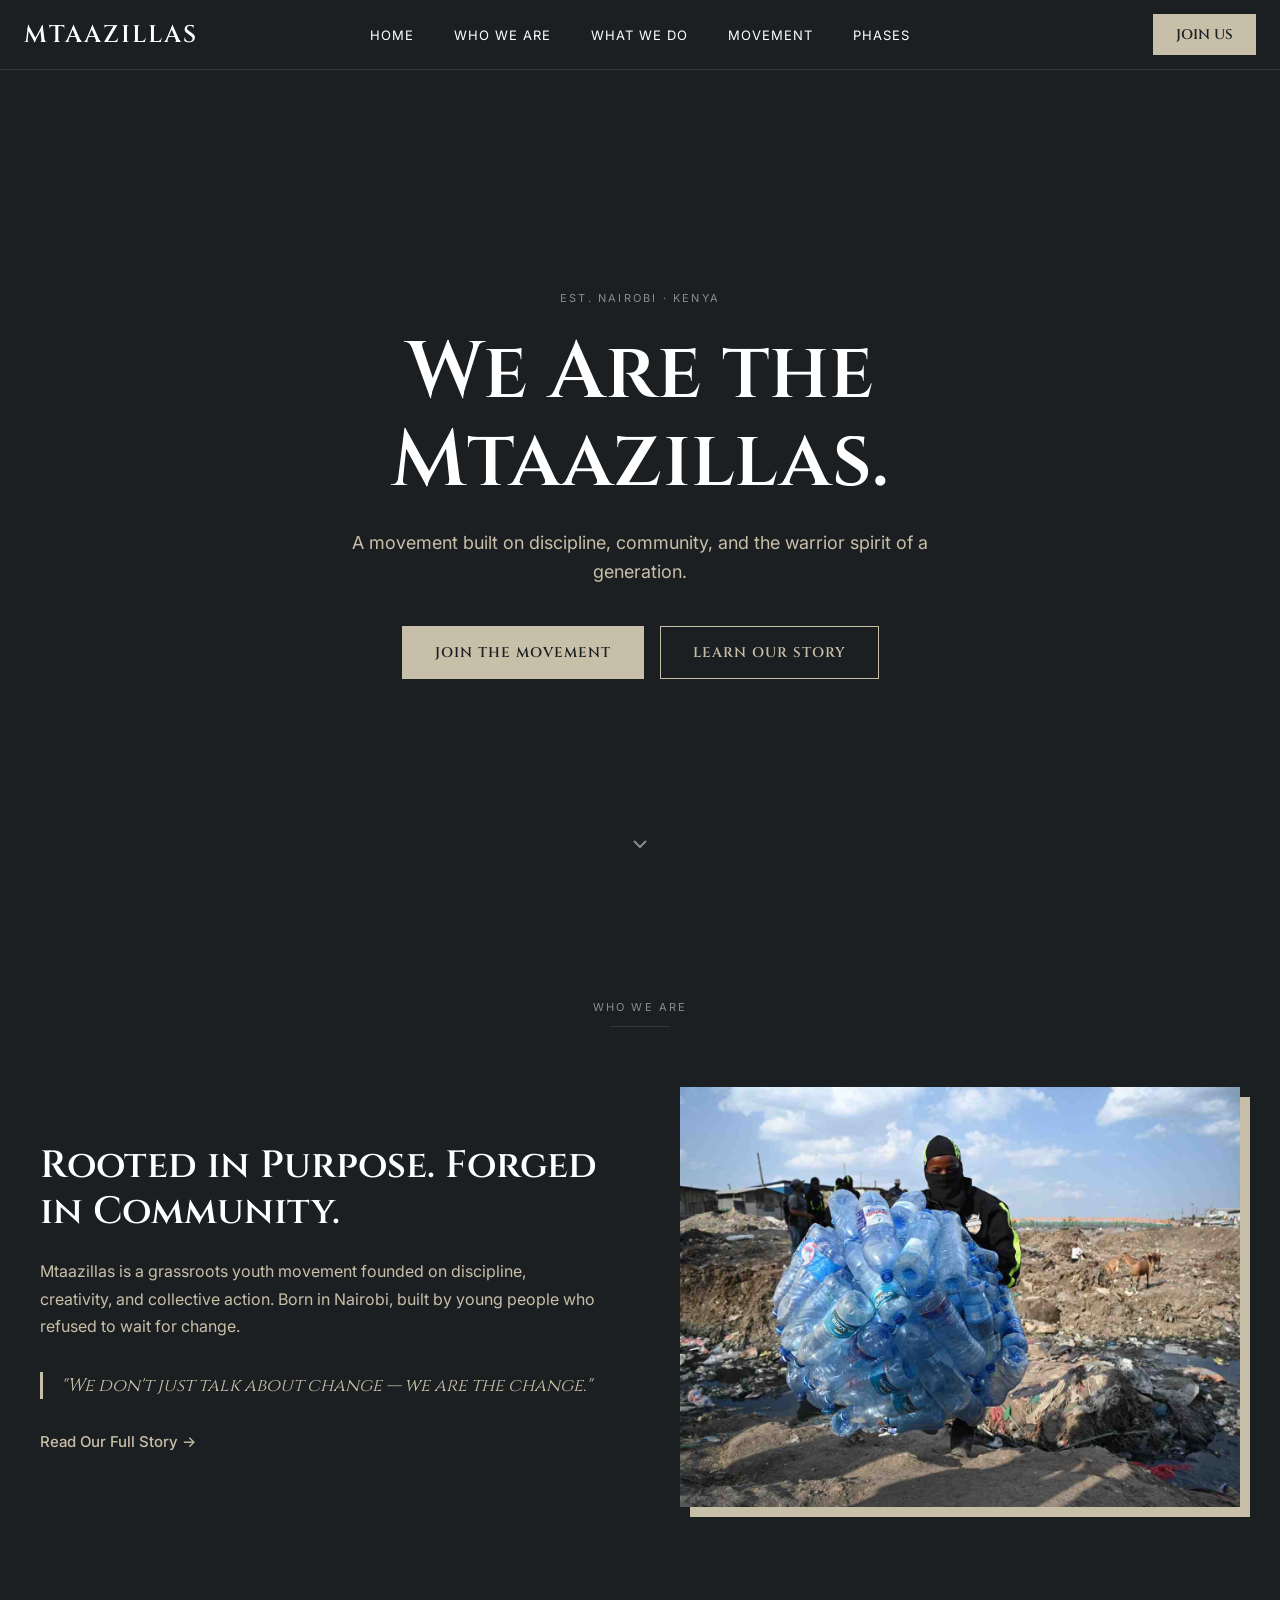
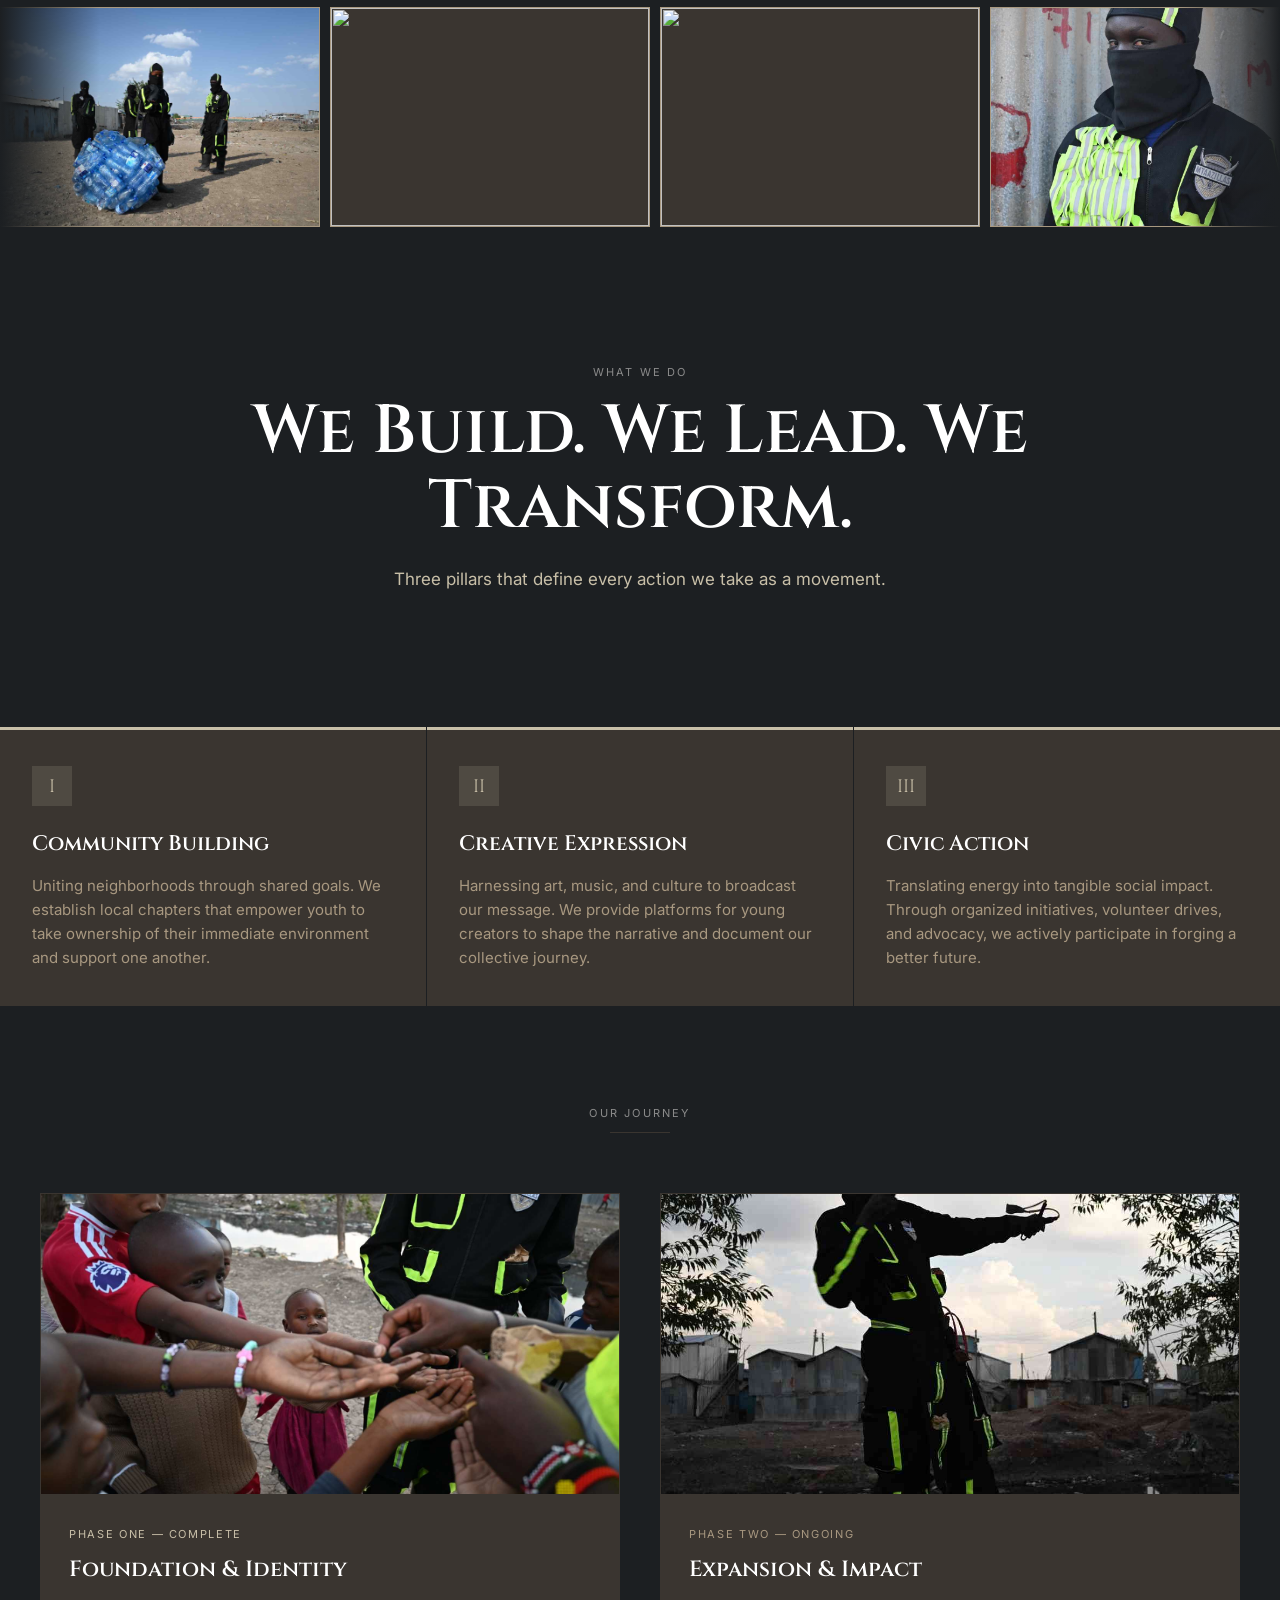
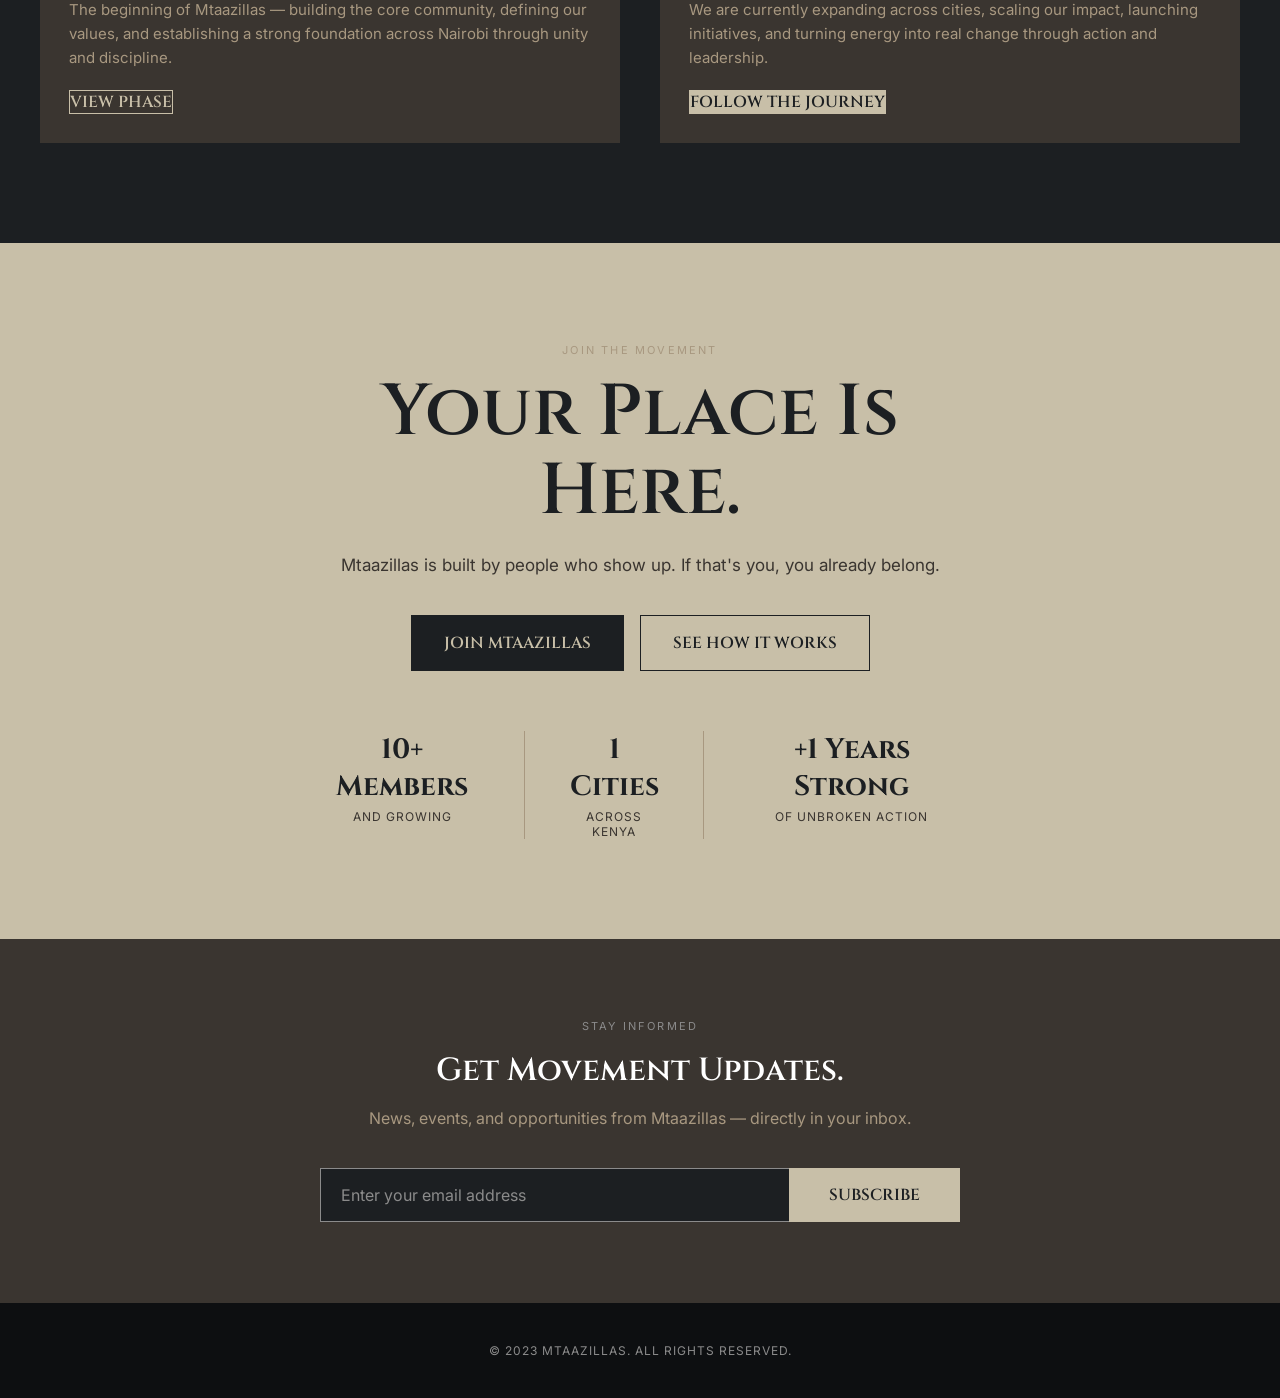
==== index.html @ e86724a9 "Add files via upload" ====
<!DOCTYPE html>
<html lang="en">
<head>
    <meta charset="UTF-8">
    <meta name="viewport" content="width=device-width, initial-scale=1.0">
    <title>MTAAZILLAS | Youth Movement in Nairobi</title>
    
    <!-- Google Fonts -->
    <link rel="preconnect" href="https://fonts.googleapis.com">
    <link rel="preconnect" href="https://fonts.gstatic.com" crossorigin>
    <link href="https://fonts.googleapis.com/css2?family=Cinzel:wght@400;600;700&family=Inter:wght@300;400;500;600&display=swap" rel="stylesheet">
<link rel="stylesheet" href="styles.css">

</head>
<body>

    <!-- ━━━━━━━━━━━━━━━━━━━━━━━━━━━━━━━━━━━━━━
         SECTION 1 — NAVIGATION
    ━━━━━━━━━━━━━━━━━━━━━━━━━━━━━━━━━━━━━━ -->
    <nav class="navbar">
        <a href="#" class="nav-logo font-cinzel">MTAAZILLAS</a>
        
        <div class="nav-links">
            <a href="#home">Home</a>
            <a href="#who-we-are">Who We Are</a>
            <a href="#what-we-do">What We Do</a>
            <a href="#movement">Movement</a>
            <a href="#phases">Phases</a>
        </div>

        <a href="#join" class="btn btn-primary nav-join">Join Us</a>

        <button class="hamburger" id="hamburger-btn" aria-label="Open menu">
            <span></span>
            <span></span>
            <span></span>
        </button>
    </nav>

    <!-- Mobile Navigation Overlay -->
    <div class="mobile-overlay" id="mobile-menu">
        <button class="mobile-close" id="close-menu-btn" aria-label="Close menu">&times;</button>
        <div class="mobile-nav-links">
            <a href="#home" class="mobile-link">Home</a>
            <a href="#who-we-are" class="mobile-link">Who We Are</a>
            <a href="#what-we-do" class="mobile-link">What We Do</a>
            <a href="#movement" class="mobile-link">Movement</a>
            <a href="#phases" class="mobile-link">Phases</a>
        </div>
    </div>

    <!-- ━━━━━━━━━━━━━━━━━━━━━━━━━━━━━━━━━━━━━━
         SECTION 1 — HERO BANNER
    ━━━━━━━━━━━━━━━━━━━━━━━━━━━━━━━━━━━━━━ -->
    <header class="hero" id="home">
        <div class="hero-content">
            <span class="label hero-label">EST. NAIROBI · KENYA</span>
            <h1>We Are the Mtaazillas.</h1>
            <p>A movement built on discipline, community, and the warrior spirit of a generation.</p>
            
            <div class="hero-buttons">
                <a href="#join" class="btn btn-primary">Join the Movement</a>
                <a href="#who-we-are" class="btn btn-secondary">Learn Our Story</a>
            </div>
        </div>

        <div class="scroll-indicator">
            <svg viewBox="0 0 24 24">
                <polyline points="6 9 12 15 18 9"></polyline>
            </svg>
        </div>
    </header>

    <!-- ━━━━━━━━━━━━━━━━━━━━━━━━━━━━━━━━━━━━━━
         SECTION 2 — WHO WE ARE
    ━━━━━━━━━━━━━━━━━━━━━━━━━━━━━━━━━━━━━━ -->
    <section class="who-we-are" id="who-we-are">
        <div class="section-header">
            <span class="label">WHO WE ARE</span>
            <hr>
        </div>

        <div class="wwa-grid">
            <div class="wwa-text">
                <h2>Rooted in Purpose. Forged in Community.</h2>
                <p>Mtaazillas is a grassroots youth movement founded on discipline, creativity, and collective action. Born in Nairobi, built by young people who refused to wait for change.</p>
                <div class="wwa-quote">"We don't just talk about change — we are the change."</div>
                <a href="#" class="wwa-link">Read Our Full Story &rarr;</a>
            </div>
            
            <div class="wwa-image">
                <!-- Watermark placeholder. Add actual <img> inside here later -->
                 <img src="bottles.JPG" alt="Mtaazillas community" style="width:100%;height:100%;object-fit:cover;">

            </div>
        </div>
    </section>

    <!-- ━━━━━━━━━━━━━━━━━━━━━━━━━━━━━━━━━━━━━━
         SECTION 3 — IMAGE MARQUEE SLIDER
    ━━━━━━━━━━━━━━━━━━━━━━━━━━━━━━━━━━━━━━ -->
    <section class="marquee-section">
        <div class="marquee-track" id="marquee-track">
            <!-- 10 Base Slots -->
            <div class="marquee-slot">
                <img src="7.JPG" alt="" style="width:100%;height:100%;object-fit:cover;">
            </div>
            <div class="marquee-slot">
                <img src="8.jpg" alt="" style="width:100%;height:100%;object-fit:cover;">
            </div>
            <div class="marquee-slot">
                <img src="9.jpg" alt="" style="width:100%;height:100%;object-fit:cover;">
            </div>
            <div class="marquee-slot"><img src="1.JPG" alt="" style="width:100%;height:100%;object-fit:cover;">
</div>
            <div class="marquee-slot"><img src="2.JPG" alt="" style="width:100%;height:100%;object-fit:cover;">
</div>
            <div class="marquee-slot"><img src="3.JPG" alt="" style="width:100%;height:100%;object-fit:cover;">
</div>
            <div class="marquee-slot"><img src="4.JPG" alt="" style="width:100%;height:100%;object-fit:cover;">
</div>
            <div class="marquee-slot"><img src="5.JPG" alt="" style="width:100%;height:100%;object-fit:cover;">
</div>
            <div class="marquee-slot"><img src="6.JPG" alt="" style="width:100%;height:100%;object-fit:cover;">
</div>
            
            <!-- 10 Duplicated Slots for Seamless Infinite Loop -->
            <div class="marquee-slot"><img src="0.JPG" alt="" style="width:100%;height:100%;object-fit:cover;">
</div>
            <div class="marquee-slot"><img src="11.JPG" alt="" style="width:100%;height:100%;object-fit:cover;">
</div>
            <div class="marquee-slot"><img src="12.JPG" alt="" style="width:100%;height:100%;object-fit:cover;">
</div>
            <div class="marquee-slot"><img src="13.JPG" alt="" style="width:100%;height:100%;object-fit:cover;">
</div>
            <div class="marquee-slot"><img src="14.JPG" alt="" style="width:100%;height:100%;object-fit:cover;">
</div>
            <div class="marquee-slot"><img src="15.JPG" alt="" style="width:100%;height:100%;object-fit:cover;">
</div>
            <div class="marquee-slot"><img src="16.JPG" alt="" style="width:100%;height:100%;object-fit:cover;">
</div>
            <div class="marquee-slot"><img src="19.JPG" alt="" style="width:100%;height:100%;object-fit:cover;">
</div>
            <div class="marquee-slot"><img src="17.JPG" alt="" style="width:100%;height:100%;object-fit:cover;">
</div>
            <div class="marquee-slot"><img src="18.JPG" alt="" style="width:100%;height:100%;object-fit:cover;">
</div>
        </div>
    </section>

    <!-- ━━━━━━━━━━━━━━━━━━━━━━━━━━━━━━━━━━━━━━
         SECTION 4 — WHAT WE DO
    ━━━━━━━━━━━━━━━━━━━━━━━━━━━━━━━━━━━━━━ -->
    <section id="what-we-do">
        <!-- PART A: Overlay Banner -->
        <div class="wwd-banner">
            <div class="wwd-banner-content">
                <span class="label">WHAT WE DO</span>
                <h2>We Build. We Lead. We Transform.</h2>
                <p>Three pillars that define every action we take as a movement.</p>
            </div>
        </div>

        <!-- PART B: 3-Column Grid -->
        <div class="wwd-grid">
            <div class="wwd-card">
                <div class="wwd-icon">I</div>
                <h3>Community Building</h3>
                <p>Uniting neighborhoods through shared goals. We establish local chapters that empower youth to take ownership of their immediate environment and support one another.</p>
            </div>
            <div class="wwd-card">
                <div class="wwd-icon">II</div>
                <h3>Creative Expression</h3>
                <p>Harnessing art, music, and culture to broadcast our message. We provide platforms for young creators to shape the narrative and document our collective journey.</p>
            </div>
            <div class="wwd-card">
                <div class="wwd-icon">III</div>
                <h3>Civic Action</h3>
                <p>Translating energy into tangible social impact. Through organized initiatives, volunteer drives, and advocacy, we actively participate in forging a better future.</p>
            </div>
        </div>
    </section>


    <!-- ━━━━━━━━━━━━━━━━━━━━━━━━━━━━━━━━━━━━━━
     SECTION 7 — PHASES
━━━━━━━━━━━━━━━━━━━━━━━━━━━━━━━━━━━━━━ -->
<section class="phases-section" id="phases">
    <div class="section-header">
        <span class="label">OUR JOURNEY</span>
        <hr>
    </div>

    <div class="phases-grid">

        <!-- PHASE 1 -->
        <div class="phase-card">
            <div class="phase-image">
                <img src="banner1.JPG" alt="Phase One">
            </div>

            <div class="phase-content">
                <span class="phase-tag">PHASE ONE — COMPLETE</span>
                <h3>Foundation & Identity</h3>
                <p>
                    The beginning of Mtaazillas — building the core community,
                    defining our values, and establishing a strong foundation
                    across Nairobi through unity and discipline.
                </p>
                <a href="#" class="btn btn-secondary">View Phase</a>
            </div>
        </div>

        <!-- PHASE 2 -->
        <div class="phase-card">
            <div class="phase-image">
                <img src="19.JPG" alt="Phase Two">
            </div>

            <div class="phase-content">
                <span class="phase-tag ongoing">PHASE TWO — ONGOING</span>
                <h3>Expansion & Impact</h3>
                <p>
                    We are currently expanding across cities, scaling our impact,
                    launching initiatives, and turning energy into real change
                    through action and leadership.
                </p>
                <a href="#" class="btn btn-primary">Follow the Journey</a>
            </div>
        </div>

    </div>
</section>


    <!-- ━━━━━━━━━━━━━━━━━━━━━━━━━━━━━━━━━━━━━━
         SECTION 5 — JOIN OUR MOVEMENT
    ━━━━━━━━━━━━━━━━━━━━━━━━━━━━━━━━━━━━━━ -->
    <section class="join-section" id="join">
        <div class="join-content">
            <span class="join-label">JOIN THE MOVEMENT</span>
            <h2 class="font-cinzel">Your Place Is Here.</h2>
            <p>Mtaazillas is built by people who show up. If that's you, you already belong.</p>
            
            <div class="join-buttons">
                <a href="#" class="btn btn-primary">Join Mtaazillas</a>
                <a href="#" class="btn btn-secondary">See How It Works</a>
            </div>

            <div class="join-stats">
                <div class="stat-item">
                    <div class="stat-number">10+ Members</div>
                    <div class="stat-label">And Growing</div>
                </div>
                <div class="stat-item">
                    <div class="stat-number">1 Cities</div>
                    <div class="stat-label">Across Kenya</div>
                </div>
                <div class="stat-item">
                    <div class="stat-number">+1 Years Strong</div>
                    <div class="stat-label">Of Unbroken Action</div>
                </div>
            </div>
        </div>
    </section>

    <!-- ━━━━━━━━━━━━━━━━━━━━━━━━━━━━━━━━━━━━━━
         SECTION 6 — MAILCHIMP SIGNUP
    ━━━━━━━━━━━━━━━━━━━━━━━━━━━━━━━━━━━━━━ -->
    <section class="newsletter-section">
        <div class="newsletter-content">
            <span class="label">STAY INFORMED</span>
            <h2 class="font-cinzel">Get Movement Updates.</h2>
            <p>News, events, and opportunities from Mtaazillas — directly in your inbox.</p>

            <!-- Mailchimp Form Action URL goes in 'action' -->
            <form action="#" method="POST" class="mailchimp-form" target="_blank">
                <div class="form-group">
                    <label for="mce-EMAIL" style="display:none;">Email Address</label>
                    <input type="email" name="EMAIL" id="mce-EMAIL" placeholder="Enter your email address" required>
                </div>
                
                <!-- Honeypot -->
                <div style="position: absolute; left: -5000px;" aria-hidden="true">
                    <input type="text" name="b_fake_hash" tabindex="-1" value="">
                </div>
                
                <button type="submit" name="subscribe" id="mc-embedded-subscribe">Subscribe</button>
            </form>
        </div>
    </section>

    <!-- Basic Footer -->
    <footer>
        <p>&copy; 2023 MTAAZILLAS. ALL RIGHTS RESERVED.</p>
    </footer>

    <!-- ━━━━━━━━━━━━━━━━━━━━━━━━━━━━━━━━━━━━━━
         JAVASCRIPT
    ━━━━━━━━━━━━━━━━━━━━━━━━━━━━━━━━━━━━━━ -->
    
    <script src="java.js"></script>

</body>
</html>
---- styles.css ----
/* ━━━━━━━━━━━━━━━━━━━━━━━━━━━━━━━━━━━━━━
           BRAND SYSTEM & GLOBAL VARIABLES
        ━━━━━━━━━━━━━━━━━━━━━━━━━━━━━━━━━━━━━━ */
        :root {
            --bg-page: #1C1F22;
            --bg-card: #3A3530;
            --bg-deep: #0D0F11;
            --accent: #C8BFA8;
            --accent-mid: #A89880;
            --steel: #8B8B8B;
            --white: #FFFFFF;

            
        }

        /* Base Resets */
        *, *::before, *::after {
            box-sizing: border-box;
            margin: 0;
            padding: 0;
        }

        html {
            scroll-behavior: smooth;
        }

        body {
            background-color: var(--bg-page);
            color: var(--white);
            font-family: 'Inter', system-ui, sans-serif;
            -webkit-font-smoothing: antialiased;
            overflow-x: hidden;
        }

        h1, h2, h3, h4, h5, h6, .font-cinzel {
            font-family: 'Cinzel', Georgia, serif;
            font-weight: 600;
        }

        a {
            text-decoration: none;
            color: inherit;
        }

        button, input {
            font-family: inherit;
        }

        /* Global UI Elements */
        .btn {
            display: inline-flex;
            align-items: center;
            justify-content: center;
            border-radius: 0; /* Sharp corners */
            font-family: 'Cinzel', Georgia, serif;
            font-weight: 600;
            text-transform: uppercase;
            cursor: pointer;
            transition: all 0.3s ease;
            text-align: center;
        }

        .btn-primary {
            background-color: var(--accent);
            color: var(--bg-page);
            border: 1px solid var(--accent);
        }

        .btn-primary:hover {
            background-color: var(--accent-mid);
            border-color: var(--accent-mid);
        }

        .btn-secondary {
            background-color: transparent;
            color: var(--accent);
            border: 1px solid var(--accent);
        }

        .btn-secondary:hover {
            background-color: rgba(200, 191, 168, 0.1);
        }

        .label {
            color: var(--steel);
            font-family: 'Inter', sans-serif;
            font-size: 11px;
            letter-spacing: 0.2em;
            text-transform: uppercase;
            display: block;
        }

        /* ━━━━━━━━━━━━━━━━━━━━━━━━━━━━━━━━━━━━━━
           SECTION 1 — NAVIGATION
        ━━━━━━━━━━━━━━━━━━━━━━━━━━━━━━━━━━━━━━ */
        .navbar {
            position: fixed;
            top: 0;
            left: 0;
            width: 100%;
            background-color: var(--bg-page);
            border-bottom: 1px solid var(--bg-card);
            z-index: 1000;
            height: 70px;
            display: flex;
            align-items: center;
            justify-content: space-between;
            padding: 0 24px;
        }

        .nav-logo {
            color: var(--white);
            font-size: clamp(20px, 2vw, 24px);
            letter-spacing: 2px;
        }

        .nav-links {
            display: none;
        }

        .nav-join {
            display: none;
        }

        .hamburger {
            display: flex;
            flex-direction: column;
            gap: 5px;
            cursor: pointer;
            background: none;
            border: none;
            padding: 10px;
        }

        .hamburger span {
            display: block;
            width: 25px;
            height: 2px;
            background-color: var(--accent);
            transition: 0.3s;
        }

        /* Mobile Overlay */
        .mobile-overlay {
            position: fixed;
            top: 0;
            left: 0;
            width: 100%;
            height: 100vh;
            background-color: rgba(28, 31, 34, 0.97);
            z-index: 2000;
            display: flex;
            flex-direction: column;
            align-items: center;
            justify-content: center;
            opacity: 0;
            pointer-events: none;
            transition: opacity 0.3s ease;
        }

        .mobile-overlay.active {
            opacity: 1;
            pointer-events: all;
        }

        .mobile-close {
            position: absolute;
            top: 24px;
            right: 24px;
            background: none;
            border: none;
            color: var(--accent);
            font-size: 40px;
            cursor: pointer;
        }

        .mobile-nav-links {
            display: flex;
            flex-direction: column;
            gap: 30px;
            text-align: center;
        }

        .mobile-nav-links a {
            font-family: 'Cinzel', serif;
            font-size: clamp(24px, 6vw, 32px);
            color: var(--white);
            text-transform: uppercase;
        }

        .mobile-nav-links a:hover {
            color: var(--accent);
        }

        /* Desktop Nav */
        @media (min-width: 992px) {
            .hamburger { display: none; }
            .nav-links {
                display: flex;
                gap: 40px;
                position: absolute;
                left: 50%;
                transform: translateX(-50%);
            }
            .nav-links a {
                color: var(--white);
                font-family: 'Inter', sans-serif;
                font-size: 13px;
                text-transform: uppercase;
                letter-spacing: 1px;
                transition: color 0.3s ease;
            }
            .nav-links a:hover {
                color: var(--accent);
            }
            .nav-join {
                display: inline-flex;
                padding: 10px 22px;
                font-size: 14px;
            }
        }

        /* ━━━━━━━━━━━━━━━━━━━━━━━━━━━━━━━━━━━━━━
           SECTION 1 — HERO BANNER
        ━━━━━━━━━━━━━━━━━━━━━━━━━━━━━━━━━━━━━━ */
        .hero {
            position: relative;
            height: 100vh;
            min-height: 600px;
            background-color: var(--bg-page);
             background-image: url('banner.jpg');
    background-size: cover;
    background-position: center;
    background-attachment: fixed; /* 🔥 THIS MAKES IT STICK */

            display: flex;
            flex-direction: column;
            align-items: center;
            justify-content: center;
            text-align: center;
            padding: 0 20px;
            overflow: hidden;
            margin-top: 70px; /* Offset for sticky nav */
            height: calc(100vh - 70px);
        }


        .hero::after {
            content: '';
            position: absolute;
            top: 0;
            left: 0;
            width: 100%;
            height: 100%;
            background: radial-gradient(circle, rgba(28,31,34,0.2) 0%, rgba(28,31,34,0.8) 100%);
            z-index: 2;
        }

        .hero-content {
            position: relative;
            z-index: 3;
            max-width: 900px;
        }

        .hero-label {
            margin-bottom: 24px;
            animation: slideUpFade 0.8s ease both;
        }

        .hero h1 {
            font-size: clamp(44px, 8vw, 96px);
            color: var(--white);
            line-height: 1.1;
            font-size:5em;
            margin-bottom: 24px;
            animation: slideUpFade 0.8s ease both;
        }

        .hero p {
            font-size: clamp(16px, 2vw, 18px);
            color: var(--accent);
            max-width: 600px;
            margin: 0 auto 40px auto;
            line-height: 1.6;
            animation: slideUpFade 0.8s ease 0.2s both;
        }

        .hero-buttons {
            display: flex;
            flex-direction: column;
            gap: 16px;
            align-items: center;
            justify-content: center;
            animation: slideUpFade 0.8s ease 0.4s both;
        }

        .hero-buttons .btn {
            width: 100%;
            max-width: 280px;
            padding: 16px 32px;
            font-size: 14px;
            letter-spacing: 1px;
        }

        @media (min-width: 600px) {
            .hero-buttons {
                flex-direction: row;
            }
            .hero-buttons .btn {
                width: auto;
            }
        }

        .scroll-indicator {
            position: absolute;
            bottom: 40px;
            left: 50%;
            transform: translateX(-50%);
            z-index: 3;
            animation: bounce 2s infinite;
        }

        .scroll-indicator svg {
            width: 24px;
            height: 24px;
            stroke: var(--steel);
            fill: none;
            stroke-width: 2;
        }

        /* Hero Animations */
        @keyframes slideUpFade {
            0% { opacity: 0; transform: translateY(40px); }
            100% { opacity: 1; transform: translateY(0); }
        }

        @keyframes bounce {
            0%, 20%, 50%, 80%, 100% { transform: translateY(0) translateX(-50%); }
            40% { transform: translateY(-15px) translateX(-50%); }
            60% { transform: translateY(-7px) translateX(-50%); }
        }

        /* ━━━━━━━━━━━━━━━━━━━━━━━━━━━━━━━━━━━━━━
           SECTION 2 — WHO WE ARE
        ━━━━━━━━━━━━━━━━━━━━━━━━━━━━━━━━━━━━━━ */
        .who-we-are {
            background-color: var(--bg-page);
            padding: 100px 24px;
            width: 100%;
        }

        .section-header {
            text-align: center;
            margin-bottom: 60px;
        }

        .section-header hr {
            width: 60px;
            height: 1px;
            background-color: var(--bg-card);
            border: none;
            margin: 12px auto 0 auto;
        }

        .wwa-grid {
            display: grid;
            grid-template-columns: 1fr;
            gap: 60px;
            max-width: 1200px;
            margin: 0 auto;
        }

        .wwa-image {
            height: 420px;
    width: 100%;
    overflow: hidden;
    box-shadow: 10px 10px 0 0 var(--accent);
    position: relative;
            background-color: var(--bg-card);
            box-shadow: 10px 10px 0 0 var(--accent);
            position: relative;
            display: flex;
            align-items: center;
            justify-content: center;
            order: -1; /* Mobile: image on top */
        }

        .wwa-text h2 {
            font-size: clamp(28px, 4vw, 38px);
            color: var(--white);
            margin-bottom: 24px;
            line-height: 1.2;
        }

        .wwa-text p {
            font-size: 16px;
            color: var(--accent);
            line-height: 1.7;
            margin-bottom: 24px;
        }

        .wwa-quote {
            border-left: 3px solid var(--accent);
            padding-left: 18px;
            font-family: 'Cinzel', serif;
            font-style: italic;
            font-size: 18px;
            color: var(--accent);
            margin: 32px 0;
            line-height: 1.5;
        }

        .wwa-link {
            color: var(--accent);
            font-family: 'Inter', sans-serif;
            font-size: 15px;
            font-weight: 500;
            display: inline-flex;
            align-items: center;
            gap: 8px;
            position: relative;
        }

        .wwa-link::after {
            content: '';
            position: absolute;
            bottom: -4px;
            left: 0;
            width: 100%;
            height: 1px;
            background-color: var(--accent);
            transform: scaleX(0);
            transform-origin: right;
            transition: transform 0.3s ease;
        }

        .wwa-link:hover::after {
            transform: scaleX(1);
            transform-origin: left;
        }

        @media (min-width: 992px) {
            .wwa-grid {
                grid-template-columns: 1fr 1fr;
                gap: 80px;
                align-items: center;
            }
            .wwa-image {
                order: 1; /* Desktop: image on right */
            }
        }

        /* ━━━━━━━━━━━━━━━━━━━━━━━━━━━━━━━━━━━━━━
           SECTION 3 — IMAGE MARQUEE SLIDER
        ━━━━━━━━━━━━━━━━━━━━━━━━━━━━━━━━━━━━━━ */
        .marquee-section {
            background-color: var(--bg-page);
            width: 100%;
            overflow: hidden;
            position: relative;
            padding: 0;
        }

        .marquee-section::before,
        .marquee-section::after {
            content: '';
            position: absolute;
            top: 0;
            width: 100px;
            height: 100%;
            z-index: 10;
        }

        .marquee-section::before {
            left: 0;
            background: linear-gradient(to right, var(--bg-page) 0%, transparent 100%);
        }

        .marquee-section::after {
            right: 0;
            background: linear-gradient(to left, var(--bg-page) 0%, transparent 100%);
        }

        .marquee-track {
            display: flex;
            gap: 10px;
            width: max-content;
            animation: marquee 40s linear infinite;
        }

        .marquee-slot {
            width: 200px;
            height: 160px;
            background-color: var(--bg-card);
            border: 1px solid var(--accent-mid);
            position: relative;
            display: flex;
            align-items: center;
            justify-content: center;
            flex-shrink: 0;
        }

        @media (min-width: 768px) {
            .marquee-slot {
                width: 320px;
                height: 220px;
            }
        }

        @keyframes marquee {
            0% { transform: translateX(0); }
            100% { transform: translateX(-50%); }
        }

        /* ━━━━━━━━━━━━━━━━━━━━━━━━━━━━━━━━━━━━━━
           SECTION 4 — WHAT WE DO
        ━━━━━━━━━━━━━━━━━━━━━━━━━━━━━━━━━━━━━━ */
        .wwd-banner {
            position: relative;
            min-height: 500px;
            width: 100%;
            background-image: url('banner2.jpg');
    background-size: cover;
    background-position: center;
            display: flex;
            flex-direction: column;
            align-items: center;
            justify-content: center;
            text-align: center;
            padding: 40px 24px;
        }

        .wwd-banner::after {
            content: '';
            position: absolute;
              background: linear-gradient(to bottom, rgba(28,31,34,0.8), rgba(28,31,34,0.5));
            top: 0;
            left: 0;
            width: 100%;
            height: 100%;
            background: linear-gradient(to bottom, rgba(28,31,34,0.7) 0%, rgba(28,31,34,0.3) 100%);
            z-index: 2;
        }

        .wwd-banner-content {
            position: relative;
            z-index: 3;
            max-width: 800px;
        }

        .wwd-banner h2 {
            font-size: clamp(36px, 6vw, 68px);
            color: var(--white);
            margin: 16px 0 24px 0;
            line-height: 1.1;
        }

        .wwd-banner p {
            font-size: 17px;
            color: var(--accent);
        }

        .wwd-grid {
            width: 100%;
            display: grid;
            grid-template-columns: 1fr;
            background-color: var(--bg-page);
            gap: 1px; /* Creates 1px divider effect between cards */
        }

        .wwd-card {
            background-color: var(--bg-card);
            padding: 36px 32px;
            border-left: 3px solid var(--accent);
        }

        .wwd-icon {
            width: 40px;
            height: 40px;
            background-color: rgba(200, 191, 168, 0.15);
            display: flex;
            align-items: center;
            justify-content: center;
            font-family: 'Cinzel', serif;
            color: var(--accent);
            font-size: 18px;
            margin-bottom: 24px;
        }

        .wwd-card h3 {
            font-size: 21px;
            color: var(--white);
            margin-bottom: 16px;
        }

        .wwd-card p {
            font-size: 15px;
            color: var(--accent-mid);
            line-height: 1.6;
        }

        @media (min-width: 992px) {
            .wwd-grid {
                grid-template-columns: repeat(3, 1fr);
            }
            .wwd-card {
                border-left: none;
                border-top: 3px solid var(--accent);
            }
        }

        /* ━━━━━━━━━━━━━━━━━━━━━━━━━━━━━━━━━━━━━━
  7 PHASES SECTION
━━━━━━━━━━━━━━━━━━━━━━━━━━━━━━━━━━━━━━ */
.phases-section {
    background-color: var(--bg-page);
    padding: 100px 24px;
}

.phases-grid {
    max-width: 1200px;
    margin: 60px auto 0 auto;
    display: grid;
    grid-template-columns: 1fr;
    gap: 40px;
}

.phase-card {
    background-color: var(--bg-card);
    display: flex;
    flex-direction: column;
    border: 1px solid var(--bg-card);
    transition: transform 0.3s ease;
}

.phase-card:hover {
    transform: translateY(-6px);
}

.phase-image {
    width: 100%;
    height: 260px;
    overflow: hidden;
}

.phase-image img {
    width: 100%;
    height: 100%;
    object-fit: cover;
}

.phase-content {
    padding: 28px;
}

.phase-tag {
    display: inline-block;
    font-size: 11px;
    letter-spacing: 0.15em;
    color: var(--accent);
    margin-bottom: 14px;
}

.phase-tag.ongoing {
    color: var(--accent-mid);
}

.phase-content h3 {
    font-size: 22px;
    margin-bottom: 14px;
}

.phase-content p {
    font-size: 15px;
    color: var(--accent-mid);
    line-height: 1.6;
    margin-bottom: 20px;
}

/* Desktop */
@media (min-width: 900px) {
    .phases-grid {
        grid-template-columns: 1fr 1fr;
    }

    .phase-card {
        flex-direction: column;
    }

    .phase-image {
        height: 300px;
    }
}


        /* ━━━━━━━━━━━━━━━━━━━━━━━━━━━━━━━━━━━━━━
           SECTION 5 — JOIN OUR MOVEMENT
        ━━━━━━━━━━━━━━━━━━━━━━━━━━━━━━━━━━━━━━ */
        .join-section {
            background-color: var(--accent);
            padding: 100px 24px;
            width: 100%;
        }

        .join-content {
            max-width: 720px;
            margin: 0 auto;
            text-align: center;
        }

        .join-label {
            color: var(--accent-mid);
            font-family: 'Inter', sans-serif;
            font-size: 11px;
            letter-spacing: 0.2em;
            text-transform: uppercase;
            margin-bottom: 16px;
            display: block;
        }

        .join-content h2 {
            font-size: clamp(40px, 6vw, 72px);
            color: var(--bg-page);
            margin-bottom: 24px;
            line-height: 1.1;
        }

        .join-content p {
            font-size: 17px;
            color: var(--bg-card);
            margin-bottom: 40px;
        }

        .join-buttons {
            display: flex;
            flex-direction: column;
            gap: 16px;
            margin-bottom: 60px;
        }

        .join-buttons .btn-primary {
            background-color: var(--bg-page);
            color: var(--accent);
            border-color: var(--bg-page);
            padding: 16px 32px;
        }

        .join-buttons .btn-primary:hover {
            background-color: var(--bg-card);
            border-color: var(--bg-card);
        }

        .join-buttons .btn-secondary {
            border: 1.5px solid var(--bg-page);
            color: var(--bg-page);
            padding: 16px 32px;
        }

        .join-buttons .btn-secondary:hover {
            background-color: rgba(28, 31, 34, 0.05);
        }

        .join-stats {
            display: flex;
            flex-direction: column;
            gap: 30px;
        }

        .stat-item {
            text-align: center;
        }

        .stat-number {
            font-family: 'Cinzel', serif;
            font-size: 28px;
            font-weight: 700;
            color: var(--bg-page);
            margin-bottom: 4px;
        }

        .stat-label {
            font-family: 'Inter', sans-serif;
            font-size: 12px;
            color: var(--bg-card);
            text-transform: uppercase;
            letter-spacing: 1px;
        }

        @media (min-width: 600px) {
            .join-buttons {
                flex-direction: row;
                justify-content: center;
            }
            .join-stats {
                flex-direction: row;
                justify-content: center;
                gap: 0;
            }
            .stat-item {
                padding: 0 40px;
                border-left: 1px solid var(--accent-mid);
            }
            .stat-item:first-child {
                border-left: none;
            }
        }

        /* ━━━━━━━━━━━━━━━━━━━━━━━━━━━━━━━━━━━━━━
           SECTION 6 — MAILCHIMP SIGNUP
        ━━━━━━━━━━━━━━━━━━━━━━━━━━━━━━━━━━━━━━ */
        .newsletter-section {
            background-color: var(--bg-card);
            padding: 80px 24px;
            width: 100%;
        }

        .newsletter-content {
            max-width: 640px;
            margin: 0 auto;
            text-align: center;
        }

        .newsletter-content h2 {
            font-size: 32px;
            color: var(--white);
            margin: 16px 0 16px 0;
        }

        .newsletter-content p {
            font-size: 16px;
            color: var(--accent-mid);
            margin-bottom: 40px;
        }

        .mailchimp-form {
            display: flex;
            flex-direction: column;
            gap: 16px;
        }

        .form-group {
            flex-grow: 1;
        }

        .mailchimp-form input[type="email"] {
            width: 100%;
            padding: 16px 20px;
            background-color: var(--bg-page);
            border: 1px solid var(--steel);
            border-radius: 0;
            color: var(--white);
            font-size: 16px;
            outline: none;
            transition: border-color 0.3s;
        }

        .mailchimp-form input[type="email"]:focus {
            border-color: var(--accent);
        }

        .mailchimp-form input[type="email"]::placeholder {
            color: var(--steel);
        }

        .mailchimp-form button {
            padding: 16px 40px;
            background-color: var(--accent);
            color: var(--bg-page);
            border: none;
            border-radius: 0;
            font-family: 'Cinzel', serif;
            font-weight: 600;
            font-size: 16px;
            text-transform: uppercase;
            cursor: pointer;
            transition: background-color 0.3s;
        }

        .mailchimp-form button:hover {
            background-color: var(--accent-mid);
        }

        @media (min-width: 600px) {
            .mailchimp-form {
                flex-direction: row;
                gap: 0;
            }
            .mailchimp-form input[type="email"] {
                border-right: none;
            }
        }

        /* Footer basic styling just to cap the page neatly */
        footer {
            background-color: var(--bg-deep);
            padding: 40px 24px;
            text-align: center;
            border-top: 1px solid var(--bg-card);
        }
        footer p {
            color: var(--steel);
            font-size: 12px;
            letter-spacing: 1px;
            text-transform: uppercase;
        }
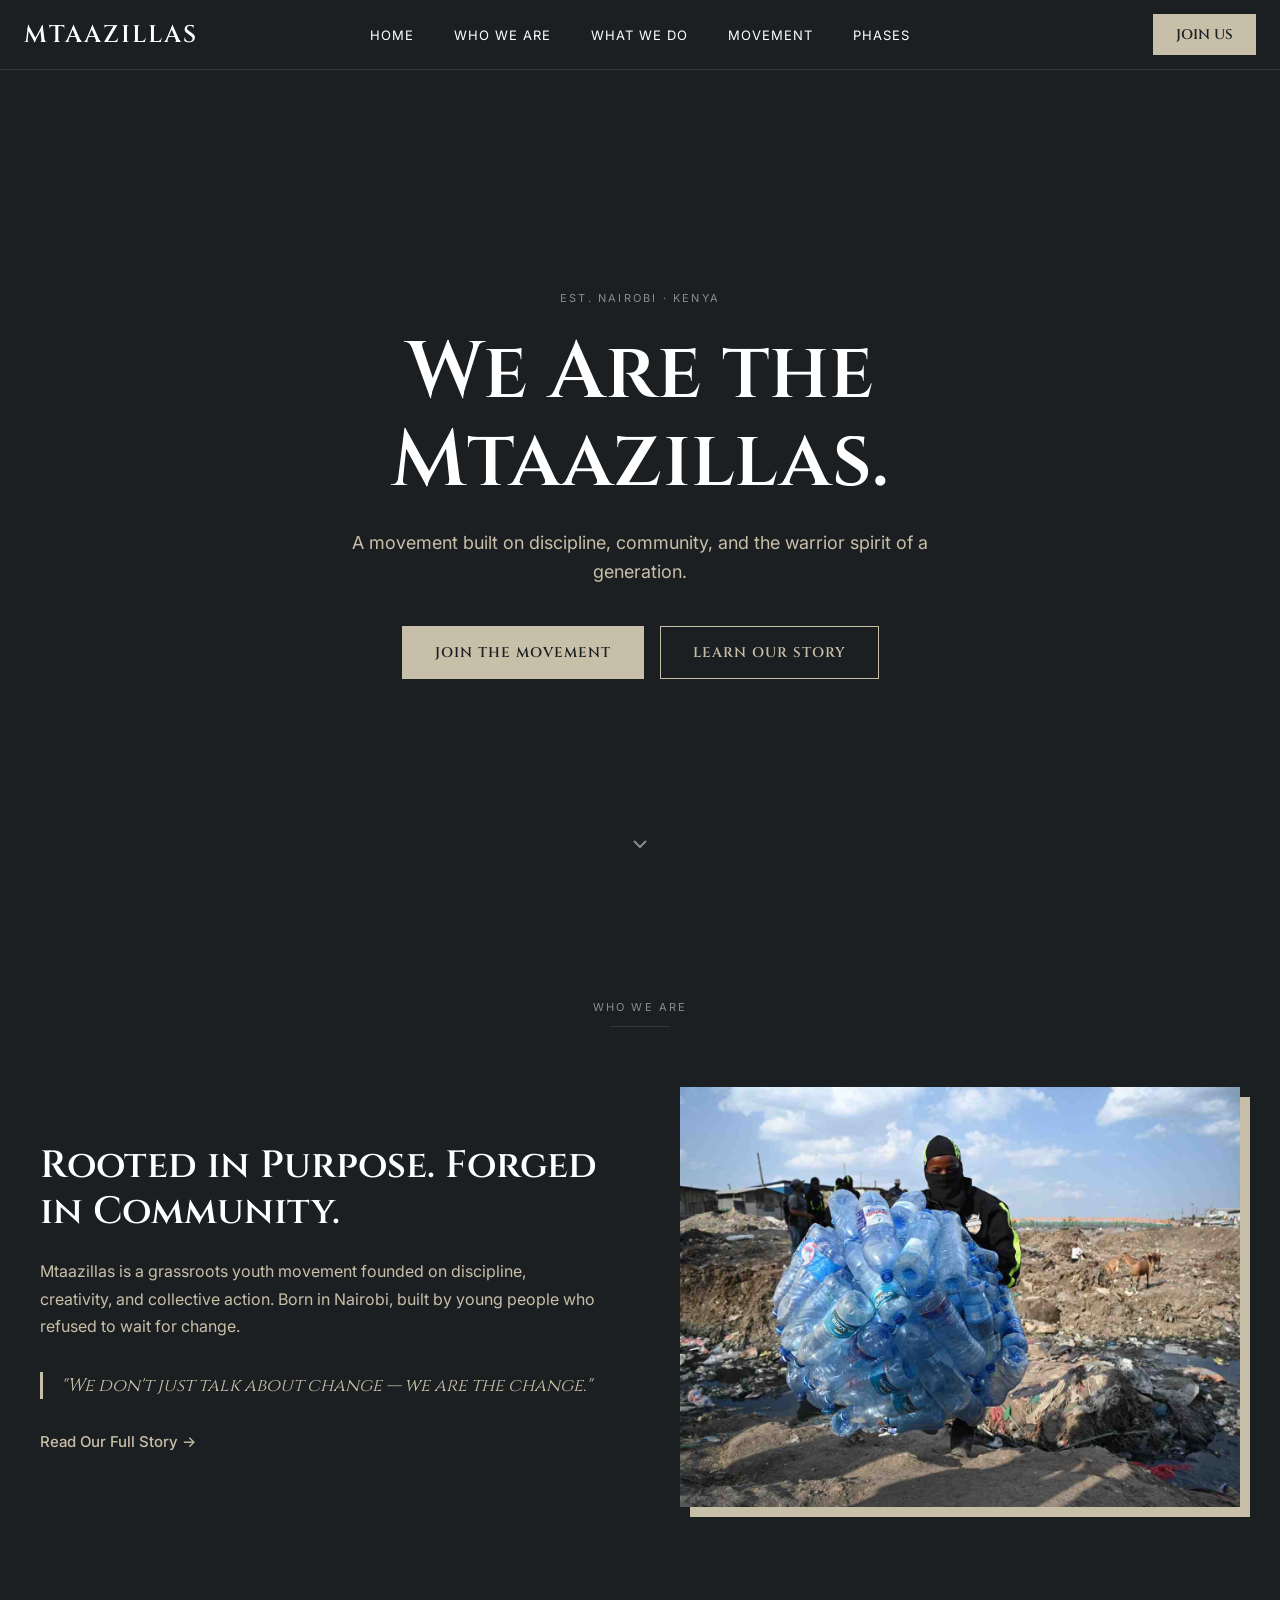
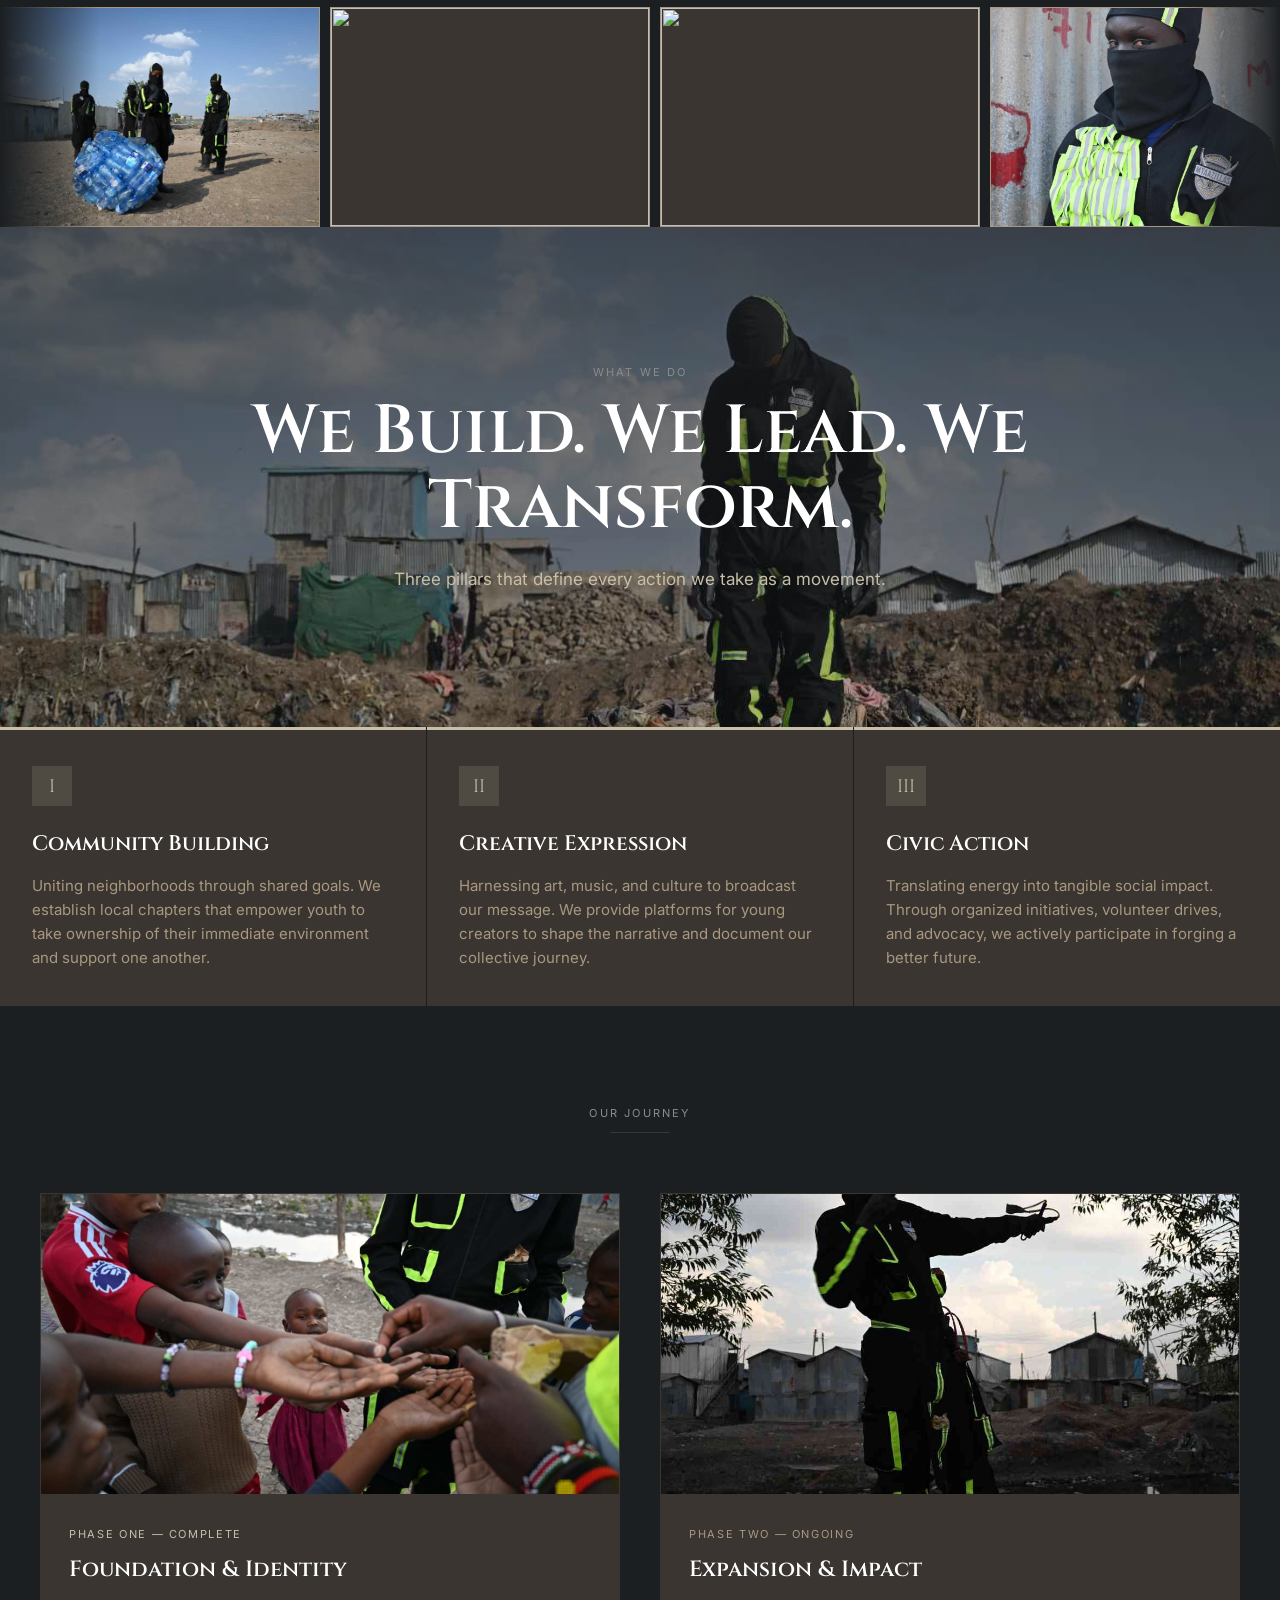
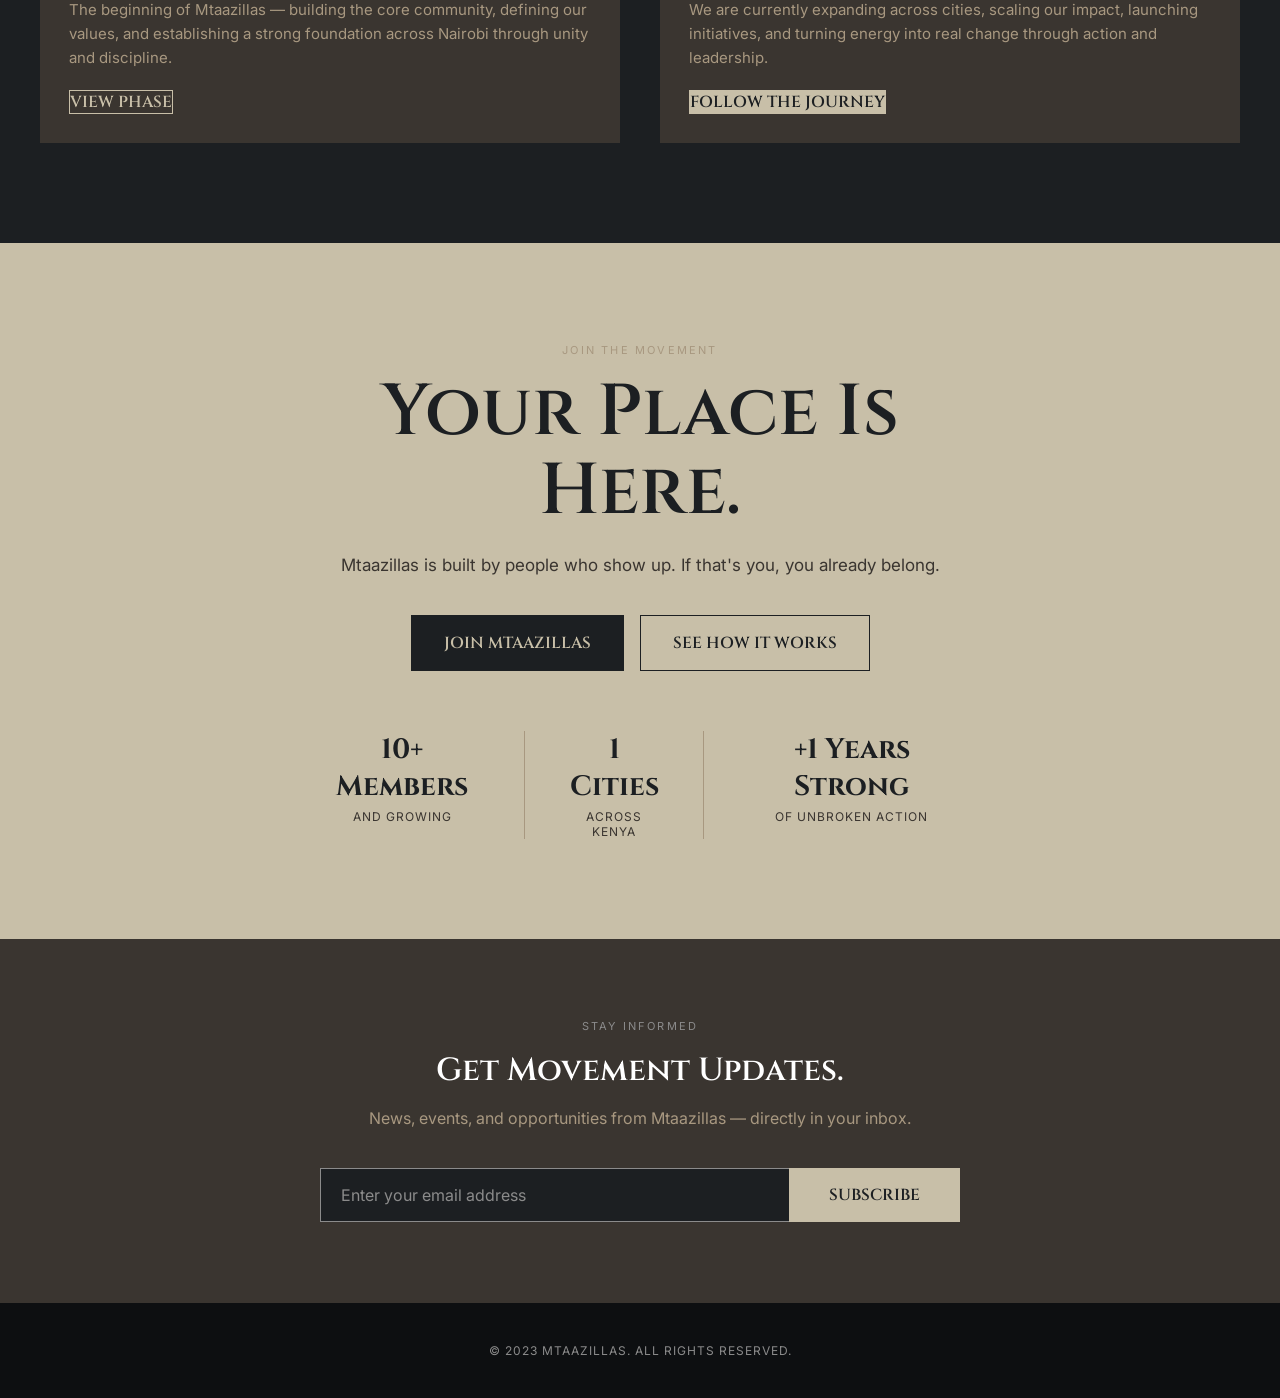
==== commit ae8c5fd3: "Update index.html" ====
--- a/index.html
+++ b/index.html
@@ -10,7 +10,915 @@
     <link rel="preconnect" href="https://fonts.gstatic.com" crossorigin>
     <link href="https://fonts.googleapis.com/css2?family=Cinzel:wght@400;600;700&family=Inter:wght@300;400;500;600&display=swap" rel="stylesheet">
 <link rel="stylesheet" href="styles.css">
-
+<style>
+       
+        /* ━━━━━━━━━━━━━━━━━━━━━━━━━━━━━━━━━━━━━━
+           BRAND SYSTEM & GLOBAL VARIABLES
+        ━━━━━━━━━━━━━━━━━━━━━━━━━━━━━━━━━━━━━━ */
+        :root {
+            --bg-page: #1C1F22;
+            --bg-card: #3A3530;
+            --bg-deep: #0D0F11;
+            --accent: #C8BFA8;
+            --accent-mid: #A89880;
+            --steel: #8B8B8B;
+            --white: #FFFFFF;
+
+            
+        }
+
+        /* Base Resets */
+        *, *::before, *::after {
+            box-sizing: border-box;
+            margin: 0;
+            padding: 0;
+        }
+
+        html {
+            scroll-behavior: smooth;
+        }
+
+        body {
+            background-color: var(--bg-page);
+            color: var(--white);
+            font-family: 'Inter', system-ui, sans-serif;
+            -webkit-font-smoothing: antialiased;
+            overflow-x: hidden;
+        }
+
+        h1, h2, h3, h4, h5, h6, .font-cinzel {
+            font-family: 'Cinzel', Georgia, serif;
+            font-weight: 600;
+        }
+
+        a {
+            text-decoration: none;
+            color: inherit;
+        }
+
+        button, input {
+            font-family: inherit;
+        }
+
+        /* Global UI Elements */
+        .btn {
+            display: inline-flex;
+            align-items: center;
+            justify-content: center;
+            border-radius: 0; /* Sharp corners */
+            font-family: 'Cinzel', Georgia, serif;
+            font-weight: 600;
+            text-transform: uppercase;
+            cursor: pointer;
+            transition: all 0.3s ease;
+            text-align: center;
+        }
+
+        .btn-primary {
+            background-color: var(--accent);
+            color: var(--bg-page);
+            border: 1px solid var(--accent);
+        }
+
+        .btn-primary:hover {
+            background-color: var(--accent-mid);
+            border-color: var(--accent-mid);
+        }
+
+        .btn-secondary {
+            background-color: transparent;
+            color: var(--accent);
+            border: 1px solid var(--accent);
+        }
+
+        .btn-secondary:hover {
+            background-color: rgba(200, 191, 168, 0.1);
+        }
+
+        .label {
+            color: var(--steel);
+            font-family: 'Inter', sans-serif;
+            font-size: 11px;
+            letter-spacing: 0.2em;
+            text-transform: uppercase;
+            display: block;
+        }
+
+        /* ━━━━━━━━━━━━━━━━━━━━━━━━━━━━━━━━━━━━━━
+           SECTION 1 — NAVIGATION
+        ━━━━━━━━━━━━━━━━━━━━━━━━━━━━━━━━━━━━━━ */
+        .navbar {
+            position: fixed;
+            top: 0;
+            left: 0;
+            width: 100%;
+            background-color: var(--bg-page);
+            border-bottom: 1px solid var(--bg-card);
+            z-index: 1000;
+            height: 70px;
+            display: flex;
+            align-items: center;
+            justify-content: space-between;
+            padding: 0 24px;
+        }
+
+        .nav-logo {
+            color: var(--white);
+            font-size: clamp(20px, 2vw, 24px);
+            letter-spacing: 2px;
+        }
+
+        .nav-links {
+            display: none;
+        }
+
+        .nav-join {
+            display: none;
+        }
+
+        .hamburger {
+            display: flex;
+            flex-direction: column;
+            gap: 5px;
+            cursor: pointer;
+            background: none;
+            border: none;
+            padding: 10px;
+        }
+
+        .hamburger span {
+            display: block;
+            width: 25px;
+            height: 2px;
+            background-color: var(--accent);
+            transition: 0.3s;
+        }
+
+        /* Mobile Overlay */
+        .mobile-overlay {
+            position: fixed;
+            top: 0;
+            left: 0;
+            width: 100%;
+            height: 100vh;
+            background-color: rgba(28, 31, 34, 0.97);
+            z-index: 2000;
+            display: flex;
+            flex-direction: column;
+            align-items: center;
+            justify-content: center;
+            opacity: 0;
+            pointer-events: none;
+            transition: opacity 0.3s ease;
+        }
+
+        .mobile-overlay.active {
+            opacity: 1;
+            pointer-events: all;
+        }
+
+        .mobile-close {
+            position: absolute;
+            top: 24px;
+            right: 24px;
+            background: none;
+            border: none;
+            color: var(--accent);
+            font-size: 40px;
+            cursor: pointer;
+        }
+
+        .mobile-nav-links {
+            display: flex;
+            flex-direction: column;
+            gap: 30px;
+            text-align: center;
+        }
+
+        .mobile-nav-links a {
+            font-family: 'Cinzel', serif;
+            font-size: clamp(24px, 6vw, 32px);
+            color: var(--white);
+            text-transform: uppercase;
+        }
+
+        .mobile-nav-links a:hover {
+            color: var(--accent);
+        }
+
+        /* Desktop Nav */
+        @media (min-width: 992px) {
+            .hamburger { display: none; }
+            .nav-links {
+                display: flex;
+                gap: 40px;
+                position: absolute;
+                left: 50%;
+                transform: translateX(-50%);
+            }
+            .nav-links a {
+                color: var(--white);
+                font-family: 'Inter', sans-serif;
+                font-size: 13px;
+                text-transform: uppercase;
+                letter-spacing: 1px;
+                transition: color 0.3s ease;
+            }
+            .nav-links a:hover {
+                color: var(--accent);
+            }
+            .nav-join {
+                display: inline-flex;
+                padding: 10px 22px;
+                font-size: 14px;
+            }
+        }
+
+        /* ━━━━━━━━━━━━━━━━━━━━━━━━━━━━━━━━━━━━━━
+           SECTION 1 — HERO BANNER
+        ━━━━━━━━━━━━━━━━━━━━━━━━━━━━━━━━━━━━━━ */
+        .hero {
+            position: relative;
+            height: 100vh;
+            min-height: 600px;
+            background-color: var(--bg-page);
+             background-image: url('banner.JPG');
+    background-size: cover;
+    background-position: center;
+    background-attachment: fixed; /* 🔥 THIS MAKES IT STICK */
+
+            display: flex;
+            flex-direction: column;
+            align-items: center;
+            justify-content: center;
+            text-align: center;
+            padding: 0 20px;
+            overflow: hidden;
+            margin-top: 70px; /* Offset for sticky nav */
+            height: calc(100vh - 70px);
+        }
+
+
+        .hero::after {
+            content: '';
+            position: absolute;
+            top: 0;
+            left: 0;
+            width: 100%;
+            height: 100%;
+            background: radial-gradient(circle, rgba(28,31,34,0.2) 0%, rgba(28,31,34,0.8) 100%);
+            z-index: 2;
+        }
+
+        .hero-content {
+            position: relative;
+            z-index: 3;
+            max-width: 900px;
+        }
+
+        .hero-label {
+            margin-bottom: 24px;
+            animation: slideUpFade 0.8s ease both;
+        }
+
+        .hero h1 {
+            font-size: clamp(44px, 8vw, 96px);
+            color: var(--white);
+            line-height: 1.1;
+            font-size:5em;
+            margin-bottom: 24px;
+            animation: slideUpFade 0.8s ease both;
+        }
+
+        .hero p {
+            font-size: clamp(16px, 2vw, 18px);
+            color: var(--accent);
+            max-width: 600px;
+            margin: 0 auto 40px auto;
+            line-height: 1.6;
+            animation: slideUpFade 0.8s ease 0.2s both;
+        }
+
+        .hero-buttons {
+            display: flex;
+            flex-direction: column;
+            gap: 16px;
+            align-items: center;
+            justify-content: center;
+            animation: slideUpFade 0.8s ease 0.4s both;
+        }
+
+        .hero-buttons .btn {
+            width: 100%;
+            max-width: 280px;
+            padding: 16px 32px;
+            font-size: 14px;
+            letter-spacing: 1px;
+        }
+
+        @media (min-width: 600px) {
+            .hero-buttons {
+                flex-direction: row;
+            }
+            .hero-buttons .btn {
+                width: auto;
+            }
+        }
+
+        .scroll-indicator {
+            position: absolute;
+            bottom: 40px;
+            left: 50%;
+            transform: translateX(-50%);
+            z-index: 3;
+            animation: bounce 2s infinite;
+        }
+
+        .scroll-indicator svg {
+            width: 24px;
+            height: 24px;
+            stroke: var(--steel);
+            fill: none;
+            stroke-width: 2;
+        }
+
+        /* Hero Animations */
+        @keyframes slideUpFade {
+            0% { opacity: 0; transform: translateY(40px); }
+            100% { opacity: 1; transform: translateY(0); }
+        }
+
+        @keyframes bounce {
+            0%, 20%, 50%, 80%, 100% { transform: translateY(0) translateX(-50%); }
+            40% { transform: translateY(-15px) translateX(-50%); }
+            60% { transform: translateY(-7px) translateX(-50%); }
+        }
+
+        /* ━━━━━━━━━━━━━━━━━━━━━━━━━━━━━━━━━━━━━━
+           SECTION 2 — WHO WE ARE
+        ━━━━━━━━━━━━━━━━━━━━━━━━━━━━━━━━━━━━━━ */
+        .who-we-are {
+            background-color: var(--bg-page);
+            padding: 100px 24px;
+            width: 100%;
+        }
+
+        .section-header {
+            text-align: center;
+            margin-bottom: 60px;
+        }
+
+        .section-header hr {
+            width: 60px;
+            height: 1px;
+            background-color: var(--bg-card);
+            border: none;
+            margin: 12px auto 0 auto;
+        }
+
+        .wwa-grid {
+            display: grid;
+            grid-template-columns: 1fr;
+            gap: 60px;
+            max-width: 1200px;
+            margin: 0 auto;
+        }
+
+        .wwa-image {
+            height: 420px;
+    width: 100%;
+    overflow: hidden;
+    box-shadow: 10px 10px 0 0 var(--accent);
+    position: relative;
+            background-color: var(--bg-card);
+            box-shadow: 10px 10px 0 0 var(--accent);
+            position: relative;
+            display: flex;
+            align-items: center;
+            justify-content: center;
+            order: -1; /* Mobile: image on top */
+        }
+
+        .wwa-text h2 {
+            font-size: clamp(28px, 4vw, 38px);
+            color: var(--white);
+            margin-bottom: 24px;
+            line-height: 1.2;
+        }
+
+        .wwa-text p {
+            font-size: 16px;
+            color: var(--accent);
+            line-height: 1.7;
+            margin-bottom: 24px;
+        }
+
+        .wwa-quote {
+            border-left: 3px solid var(--accent);
+            padding-left: 18px;
+            font-family: 'Cinzel', serif;
+            font-style: italic;
+            font-size: 18px;
+            color: var(--accent);
+            margin: 32px 0;
+            line-height: 1.5;
+        }
+
+        .wwa-link {
+            color: var(--accent);
+            font-family: 'Inter', sans-serif;
+            font-size: 15px;
+            font-weight: 500;
+            display: inline-flex;
+            align-items: center;
+            gap: 8px;
+            position: relative;
+        }
+
+        .wwa-link::after {
+            content: '';
+            position: absolute;
+            bottom: -4px;
+            left: 0;
+            width: 100%;
+            height: 1px;
+            background-color: var(--accent);
+            transform: scaleX(0);
+            transform-origin: right;
+            transition: transform 0.3s ease;
+        }
+
+        .wwa-link:hover::after {
+            transform: scaleX(1);
+            transform-origin: left;
+        }
+
+        @media (min-width: 992px) {
+            .wwa-grid {
+                grid-template-columns: 1fr 1fr;
+                gap: 80px;
+                align-items: center;
+            }
+            .wwa-image {
+                order: 1; /* Desktop: image on right */
+            }
+        }
+
+        /* ━━━━━━━━━━━━━━━━━━━━━━━━━━━━━━━━━━━━━━
+           SECTION 3 — IMAGE MARQUEE SLIDER
+        ━━━━━━━━━━━━━━━━━━━━━━━━━━━━━━━━━━━━━━ */
+        .marquee-section {
+            background-color: var(--bg-page);
+            width: 100%;
+            overflow: hidden;
+            position: relative;
+            padding: 0;
+        }
+
+        .marquee-section::before,
+        .marquee-section::after {
+            content: '';
+            position: absolute;
+            top: 0;
+            width: 100px;
+            height: 100%;
+            z-index: 10;
+        }
+
+        .marquee-section::before {
+            left: 0;
+            background: linear-gradient(to right, var(--bg-page) 0%, transparent 100%);
+        }
+
+        .marquee-section::after {
+            right: 0;
+            background: linear-gradient(to left, var(--bg-page) 0%, transparent 100%);
+        }
+
+        .marquee-track {
+            display: flex;
+            gap: 10px;
+            width: max-content;
+            animation: marquee 40s linear infinite;
+        }
+
+        .marquee-slot {
+            width: 200px;
+            height: 160px;
+            background-color: var(--bg-card);
+            border: 1px solid var(--accent-mid);
+            position: relative;
+            display: flex;
+            align-items: center;
+            justify-content: center;
+            flex-shrink: 0;
+        }
+
+        @media (min-width: 768px) {
+            .marquee-slot {
+                width: 320px;
+                height: 220px;
+            }
+        }
+
+        @keyframes marquee {
+            0% { transform: translateX(0); }
+            100% { transform: translateX(-50%); }
+        }
+
+        /* ━━━━━━━━━━━━━━━━━━━━━━━━━━━━━━━━━━━━━━
+           SECTION 4 — WHAT WE DO
+        ━━━━━━━━━━━━━━━━━━━━━━━━━━━━━━━━━━━━━━ */
+        .wwd-banner {
+            position: relative;
+            min-height: 500px;
+            width: 100%;
+            background-image: url('banner2.JPG');
+    background-size: cover;
+    background-position: center;
+            display: flex;
+            flex-direction: column;
+            align-items: center;
+            justify-content: center;
+            text-align: center;
+            padding: 40px 24px;
+        }
+
+        .wwd-banner::after {
+            content: '';
+            position: absolute;
+              background: linear-gradient(to bottom, rgba(28,31,34,0.8), rgba(28,31,34,0.5));
+            top: 0;
+            left: 0;
+            width: 100%;
+            height: 100%;
+            background: linear-gradient(to bottom, rgba(28,31,34,0.7) 0%, rgba(28,31,34,0.3) 100%);
+            z-index: 2;
+        }
+
+        .wwd-banner-content {
+            position: relative;
+            z-index: 3;
+            max-width: 800px;
+        }
+
+        .wwd-banner h2 {
+            font-size: clamp(36px, 6vw, 68px);
+            color: var(--white);
+            margin: 16px 0 24px 0;
+            line-height: 1.1;
+        }
+
+        .wwd-banner p {
+            font-size: 17px;
+            color: var(--accent);
+        }
+
+        .wwd-grid {
+            width: 100%;
+            display: grid;
+            grid-template-columns: 1fr;
+            background-color: var(--bg-page);
+            gap: 1px; /* Creates 1px divider effect between cards */
+        }
+
+        .wwd-card {
+            background-color: var(--bg-card);
+            padding: 36px 32px;
+            border-left: 3px solid var(--accent);
+        }
+
+        .wwd-icon {
+            width: 40px;
+            height: 40px;
+            background-color: rgba(200, 191, 168, 0.15);
+            display: flex;
+            align-items: center;
+            justify-content: center;
+            font-family: 'Cinzel', serif;
+            color: var(--accent);
+            font-size: 18px;
+            margin-bottom: 24px;
+        }
+
+        .wwd-card h3 {
+            font-size: 21px;
+            color: var(--white);
+            margin-bottom: 16px;
+        }
+
+        .wwd-card p {
+            font-size: 15px;
+            color: var(--accent-mid);
+            line-height: 1.6;
+        }
+
+        @media (min-width: 992px) {
+            .wwd-grid {
+                grid-template-columns: repeat(3, 1fr);
+            }
+            .wwd-card {
+                border-left: none;
+                border-top: 3px solid var(--accent);
+            }
+        }
+
+        /* ━━━━━━━━━━━━━━━━━━━━━━━━━━━━━━━━━━━━━━
+  7 PHASES SECTION
+━━━━━━━━━━━━━━━━━━━━━━━━━━━━━━━━━━━━━━ */
+.phases-section {
+    background-color: var(--bg-page);
+    padding: 100px 24px;
+}
+
+.phases-grid {
+    max-width: 1200px;
+    margin: 60px auto 0 auto;
+    display: grid;
+    grid-template-columns: 1fr;
+    gap: 40px;
+}
+
+.phase-card {
+    background-color: var(--bg-card);
+    display: flex;
+    flex-direction: column;
+    border: 1px solid var(--bg-card);
+    transition: transform 0.3s ease;
+}
+
+.phase-card:hover {
+    transform: translateY(-6px);
+}
+
+.phase-image {
+    width: 100%;
+    height: 260px;
+    overflow: hidden;
+}
+
+.phase-image img {
+    width: 100%;
+    height: 100%;
+    object-fit: cover;
+}
+
+.phase-content {
+    padding: 28px;
+}
+
+.phase-tag {
+    display: inline-block;
+    font-size: 11px;
+    letter-spacing: 0.15em;
+    color: var(--accent);
+    margin-bottom: 14px;
+}
+
+.phase-tag.ongoing {
+    color: var(--accent-mid);
+}
+
+.phase-content h3 {
+    font-size: 22px;
+    margin-bottom: 14px;
+}
+
+.phase-content p {
+    font-size: 15px;
+    color: var(--accent-mid);
+    line-height: 1.6;
+    margin-bottom: 20px;
+}
+
+/* Desktop */
+@media (min-width: 900px) {
+    .phases-grid {
+        grid-template-columns: 1fr 1fr;
+    }
+
+    .phase-card {
+        flex-direction: column;
+    }
+
+    .phase-image {
+        height: 300px;
+    }
+}
+
+
+        /* ━━━━━━━━━━━━━━━━━━━━━━━━━━━━━━━━━━━━━━
+           SECTION 5 — JOIN OUR MOVEMENT
+        ━━━━━━━━━━━━━━━━━━━━━━━━━━━━━━━━━━━━━━ */
+        .join-section {
+            background-color: var(--accent);
+            padding: 100px 24px;
+            width: 100%;
+        }
+
+        .join-content {
+            max-width: 720px;
+            margin: 0 auto;
+            text-align: center;
+        }
+
+        .join-label {
+            color: var(--accent-mid);
+            font-family: 'Inter', sans-serif;
+            font-size: 11px;
+            letter-spacing: 0.2em;
+            text-transform: uppercase;
+            margin-bottom: 16px;
+            display: block;
+        }
+
+        .join-content h2 {
+            font-size: clamp(40px, 6vw, 72px);
+            color: var(--bg-page);
+            margin-bottom: 24px;
+            line-height: 1.1;
+        }
+
+        .join-content p {
+            font-size: 17px;
+            color: var(--bg-card);
+            margin-bottom: 40px;
+        }
+
+        .join-buttons {
+            display: flex;
+            flex-direction: column;
+            gap: 16px;
+            margin-bottom: 60px;
+        }
+
+        .join-buttons .btn-primary {
+            background-color: var(--bg-page);
+            color: var(--accent);
+            border-color: var(--bg-page);
+            padding: 16px 32px;
+        }
+
+        .join-buttons .btn-primary:hover {
+            background-color: var(--bg-card);
+            border-color: var(--bg-card);
+        }
+
+        .join-buttons .btn-secondary {
+            border: 1.5px solid var(--bg-page);
+            color: var(--bg-page);
+            padding: 16px 32px;
+        }
+
+        .join-buttons .btn-secondary:hover {
+            background-color: rgba(28, 31, 34, 0.05);
+        }
+
+        .join-stats {
+            display: flex;
+            flex-direction: column;
+            gap: 30px;
+        }
+
+        .stat-item {
+            text-align: center;
+        }
+
+        .stat-number {
+            font-family: 'Cinzel', serif;
+            font-size: 28px;
+            font-weight: 700;
+            color: var(--bg-page);
+            margin-bottom: 4px;
+        }
+
+        .stat-label {
+            font-family: 'Inter', sans-serif;
+            font-size: 12px;
+            color: var(--bg-card);
+            text-transform: uppercase;
+            letter-spacing: 1px;
+        }
+
+        @media (min-width: 600px) {
+            .join-buttons {
+                flex-direction: row;
+                justify-content: center;
+            }
+            .join-stats {
+                flex-direction: row;
+                justify-content: center;
+                gap: 0;
+            }
+            .stat-item {
+                padding: 0 40px;
+                border-left: 1px solid var(--accent-mid);
+            }
+            .stat-item:first-child {
+                border-left: none;
+            }
+        }
+
+        /* ━━━━━━━━━━━━━━━━━━━━━━━━━━━━━━━━━━━━━━
+           SECTION 6 — MAILCHIMP SIGNUP
+        ━━━━━━━━━━━━━━━━━━━━━━━━━━━━━━━━━━━━━━ */
+        .newsletter-section {
+            background-color: var(--bg-card);
+            padding: 80px 24px;
+            width: 100%;
+        }
+
+        .newsletter-content {
+            max-width: 640px;
+            margin: 0 auto;
+            text-align: center;
+        }
+
+        .newsletter-content h2 {
+            font-size: 32px;
+            color: var(--white);
+            margin: 16px 0 16px 0;
+        }
+
+        .newsletter-content p {
+            font-size: 16px;
+            color: var(--accent-mid);
+            margin-bottom: 40px;
+        }
+
+        .mailchimp-form {
+            display: flex;
+            flex-direction: column;
+            gap: 16px;
+        }
+
+        .form-group {
+            flex-grow: 1;
+        }
+
+        .mailchimp-form input[type="email"] {
+            width: 100%;
+            padding: 16px 20px;
+            background-color: var(--bg-page);
+            border: 1px solid var(--steel);
+            border-radius: 0;
+            color: var(--white);
+            font-size: 16px;
+            outline: none;
+            transition: border-color 0.3s;
+        }
+
+        .mailchimp-form input[type="email"]:focus {
+            border-color: var(--accent);
+        }
+
+        .mailchimp-form input[type="email"]::placeholder {
+            color: var(--steel);
+        }
+
+        .mailchimp-form button {
+            padding: 16px 40px;
+            background-color: var(--accent);
+            color: var(--bg-page);
+            border: none;
+            border-radius: 0;
+            font-family: 'Cinzel', serif;
+            font-weight: 600;
+            font-size: 16px;
+            text-transform: uppercase;
+            cursor: pointer;
+            transition: background-color 0.3s;
+        }
+
+        .mailchimp-form button:hover {
+            background-color: var(--accent-mid);
+        }
+
+        @media (min-width: 600px) {
+            .mailchimp-form {
+                flex-direction: row;
+                gap: 0;
+            }
+            .mailchimp-form input[type="email"] {
+                border-right: none;
+            }
+        }
+
+        /* Footer basic styling just to cap the page neatly */
+        footer {
+            background-color: var(--bg-deep);
+            padding: 40px 24px;
+            text-align: center;
+            border-top: 1px solid var(--bg-card);
+        }
+        footer p {
+            color: var(--steel);
+            font-size: 12px;
+            letter-spacing: 1px;
+            text-transform: uppercase;
+        }
+    
+</style>
 </head>
 <body>
 
@@ -300,6 +1208,45 @@
     ━━━━━━━━━━━━━━━━━━━━━━━━━━━━━━━━━━━━━━ -->
     
     <script src="java.js"></script>
+    <script>
+        
+        document.addEventListener('DOMContentLoaded', () => {
+            // Mobile Menu Toggle
+            const hamburgerBtn = document.getElementById('hamburger-btn');
+            const closeBtn = document.getElementById('close-menu-btn');
+            const mobileMenu = document.getElementById('mobile-menu');
+            const mobileLinks = document.querySelectorAll('.mobile-link');
+
+            function openMenu() {
+                mobileMenu.classList.add('active');
+                document.body.style.overflow = 'hidden'; // Prevent scrolling
+            }
+
+            function closeMenu() {
+                mobileMenu.classList.remove('active');
+                document.body.style.overflow = '';
+            }
+
+            hamburgerBtn.addEventListener('click', openMenu);
+            closeBtn.addEventListener('click', closeMenu);
+
+            mobileLinks.forEach(link => {
+                link.addEventListener('click', closeMenu);
+            });
+
+            // Page Visibility API to pause Marquee
+            const marqueeTrack = document.getElementById('marquee-track');
+            
+            document.addEventListener('visibilitychange', () => {
+                if (document.hidden) {
+                    marqueeTrack.style.animationPlayState = 'paused';
+                } else {
+                    marqueeTrack.style.animationPlayState = 'running';
+                }
+            });
+        });
+    
+    </script>
 
 </body>
-</html>+</html>
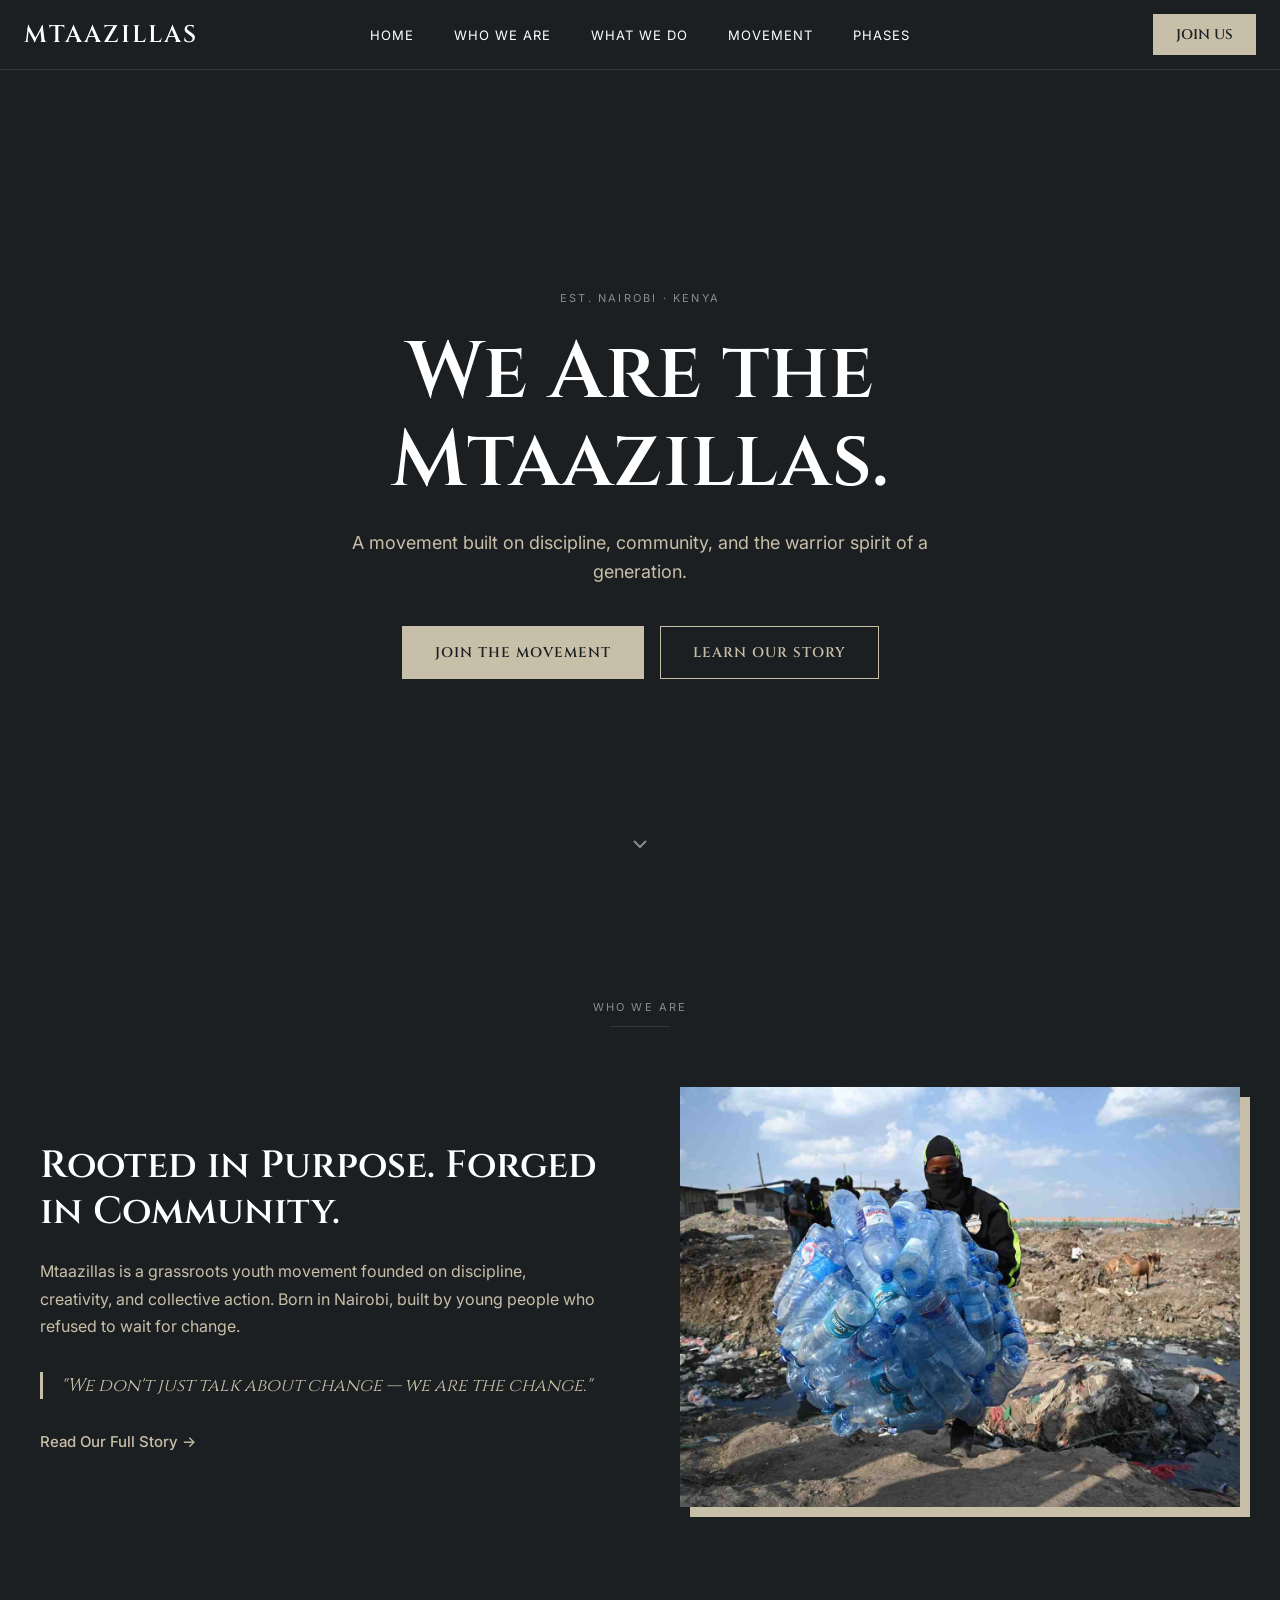
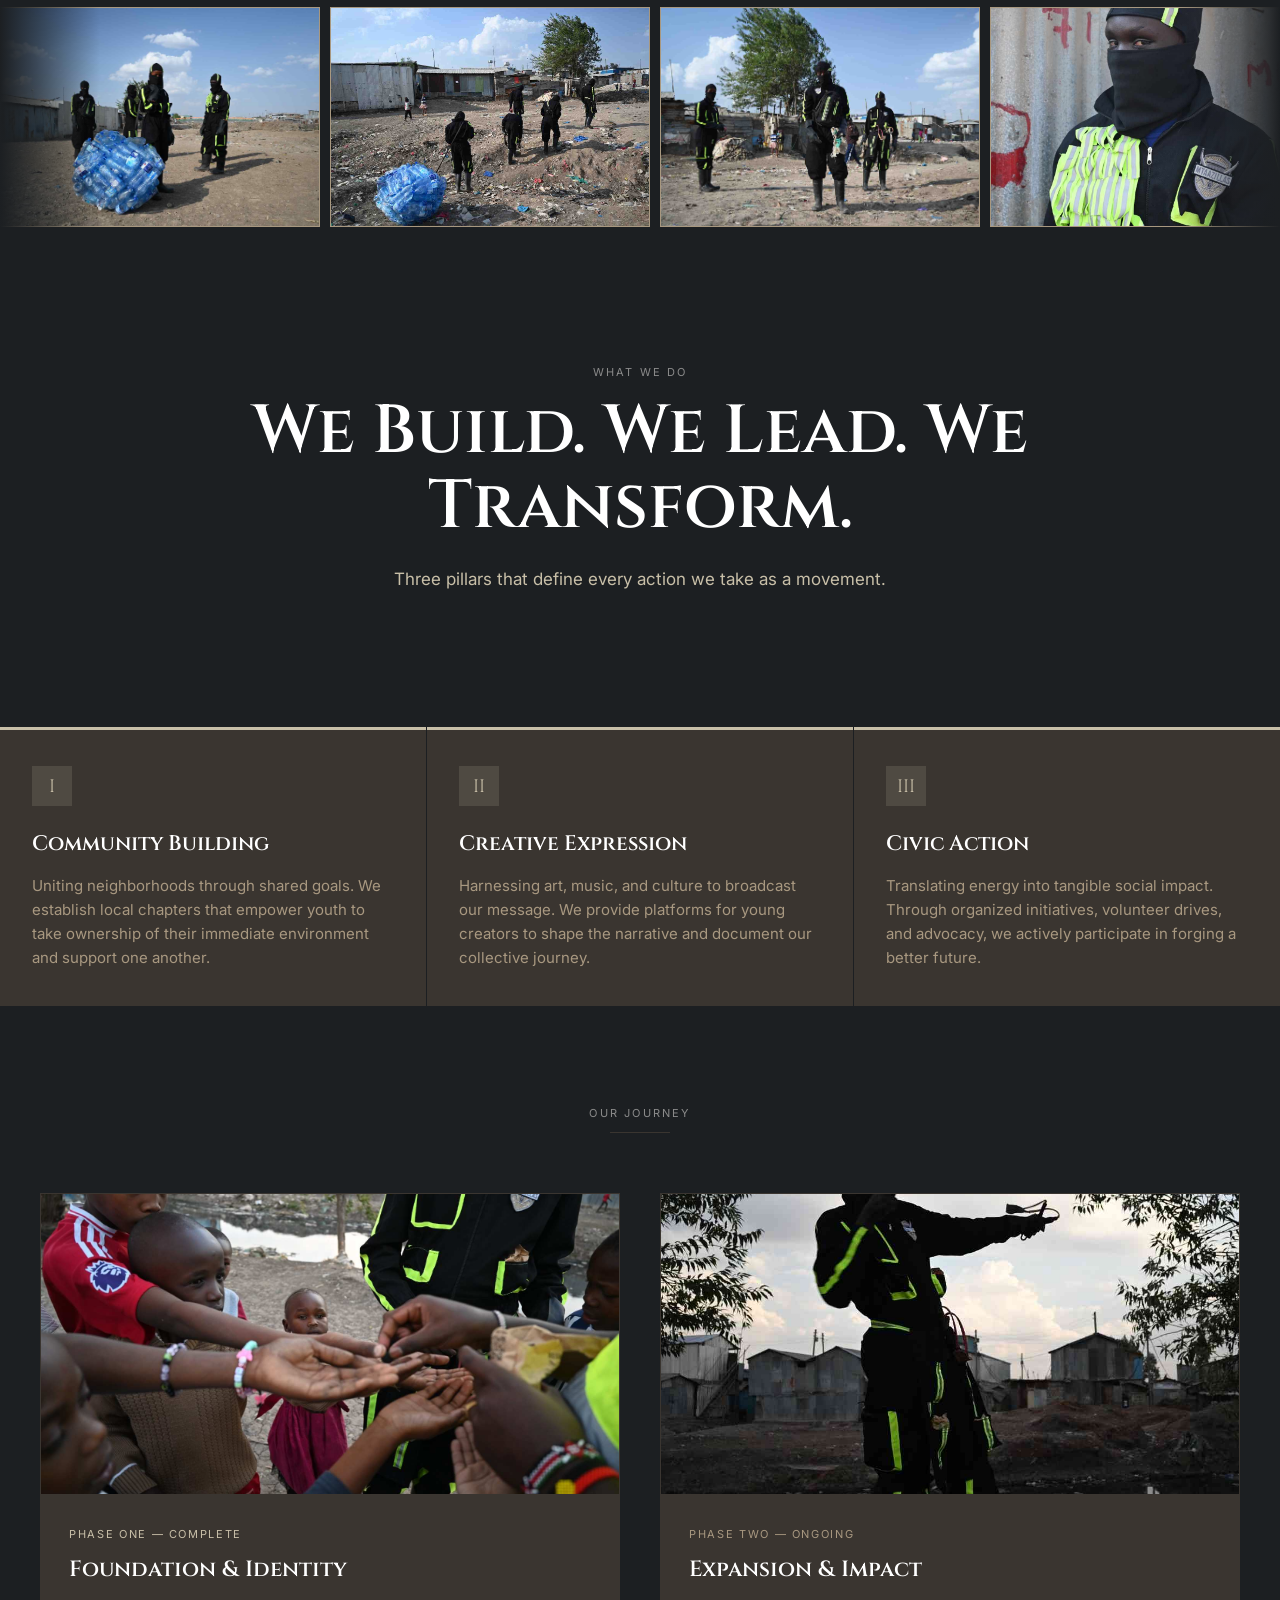
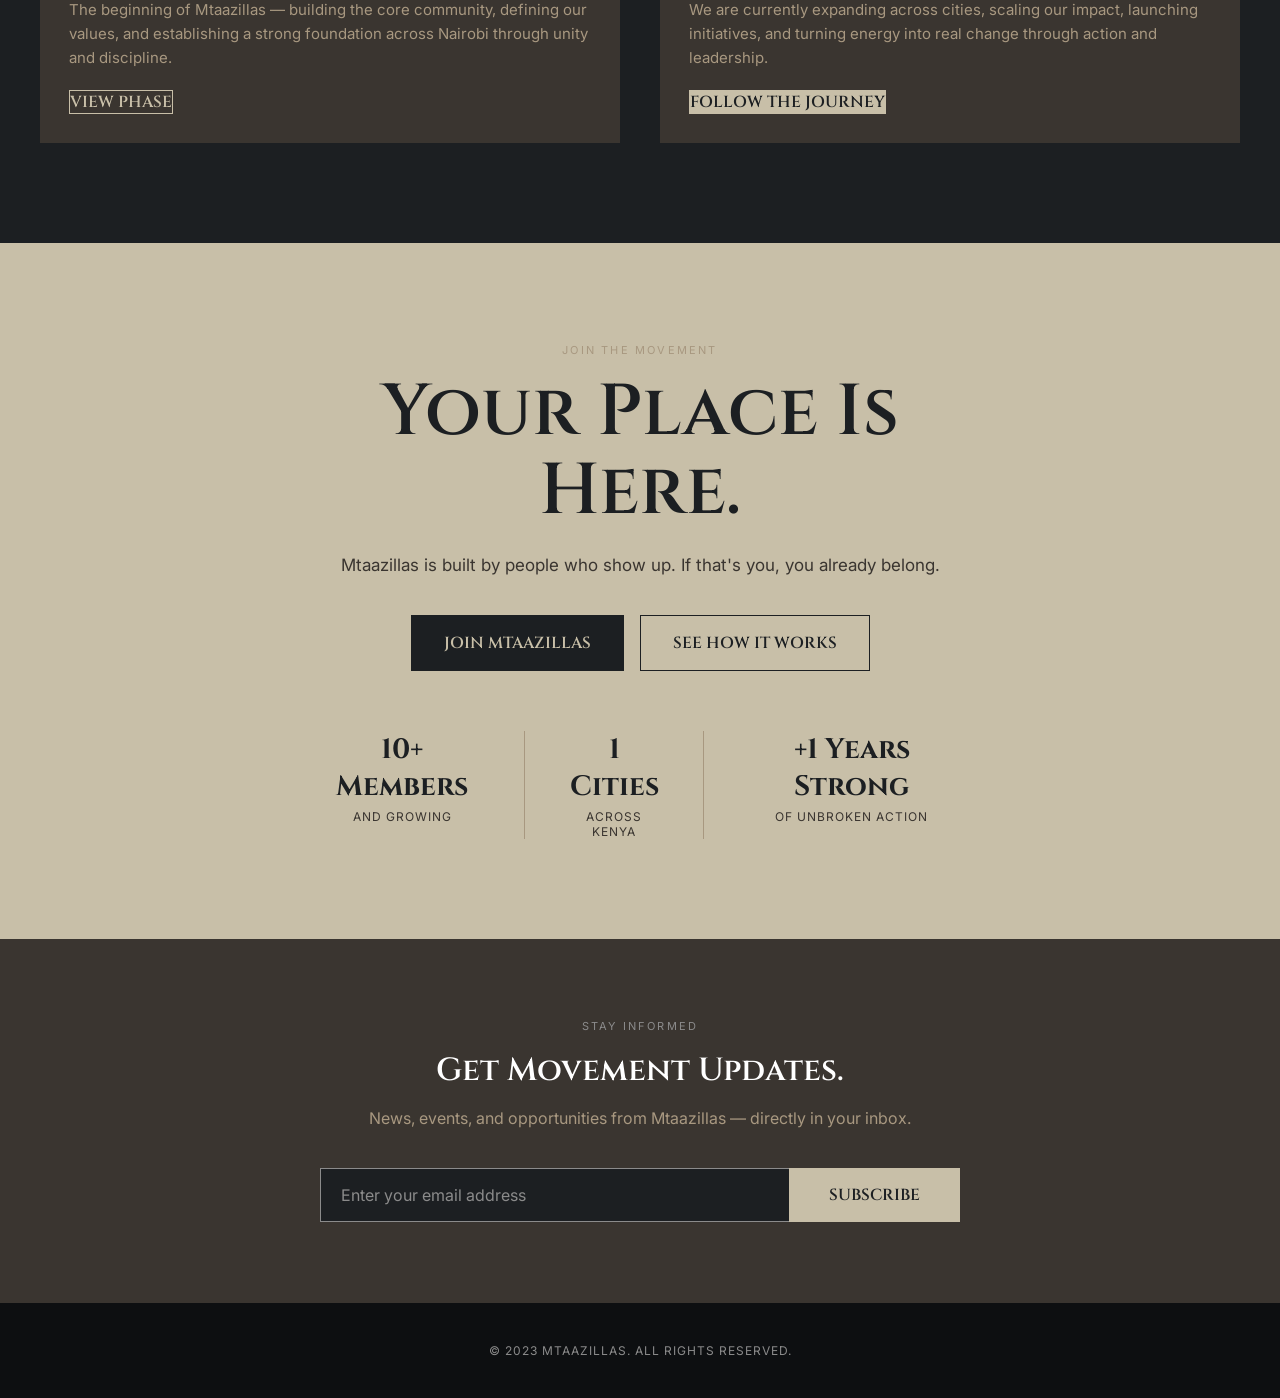
==== commit 43588fbf: "Update index.html" ====
--- a/index.html
+++ b/index.html
@@ -10,915 +10,7 @@
     <link rel="preconnect" href="https://fonts.gstatic.com" crossorigin>
     <link href="https://fonts.googleapis.com/css2?family=Cinzel:wght@400;600;700&family=Inter:wght@300;400;500;600&display=swap" rel="stylesheet">
 <link rel="stylesheet" href="styles.css">
-<style>
-       
-        /* ━━━━━━━━━━━━━━━━━━━━━━━━━━━━━━━━━━━━━━
-           BRAND SYSTEM & GLOBAL VARIABLES
-        ━━━━━━━━━━━━━━━━━━━━━━━━━━━━━━━━━━━━━━ */
-        :root {
-            --bg-page: #1C1F22;
-            --bg-card: #3A3530;
-            --bg-deep: #0D0F11;
-            --accent: #C8BFA8;
-            --accent-mid: #A89880;
-            --steel: #8B8B8B;
-            --white: #FFFFFF;
-
-            
-        }
-
-        /* Base Resets */
-        *, *::before, *::after {
-            box-sizing: border-box;
-            margin: 0;
-            padding: 0;
-        }
-
-        html {
-            scroll-behavior: smooth;
-        }
-
-        body {
-            background-color: var(--bg-page);
-            color: var(--white);
-            font-family: 'Inter', system-ui, sans-serif;
-            -webkit-font-smoothing: antialiased;
-            overflow-x: hidden;
-        }
-
-        h1, h2, h3, h4, h5, h6, .font-cinzel {
-            font-family: 'Cinzel', Georgia, serif;
-            font-weight: 600;
-        }
-
-        a {
-            text-decoration: none;
-            color: inherit;
-        }
-
-        button, input {
-            font-family: inherit;
-        }
-
-        /* Global UI Elements */
-        .btn {
-            display: inline-flex;
-            align-items: center;
-            justify-content: center;
-            border-radius: 0; /* Sharp corners */
-            font-family: 'Cinzel', Georgia, serif;
-            font-weight: 600;
-            text-transform: uppercase;
-            cursor: pointer;
-            transition: all 0.3s ease;
-            text-align: center;
-        }
-
-        .btn-primary {
-            background-color: var(--accent);
-            color: var(--bg-page);
-            border: 1px solid var(--accent);
-        }
-
-        .btn-primary:hover {
-            background-color: var(--accent-mid);
-            border-color: var(--accent-mid);
-        }
-
-        .btn-secondary {
-            background-color: transparent;
-            color: var(--accent);
-            border: 1px solid var(--accent);
-        }
-
-        .btn-secondary:hover {
-            background-color: rgba(200, 191, 168, 0.1);
-        }
-
-        .label {
-            color: var(--steel);
-            font-family: 'Inter', sans-serif;
-            font-size: 11px;
-            letter-spacing: 0.2em;
-            text-transform: uppercase;
-            display: block;
-        }
-
-        /* ━━━━━━━━━━━━━━━━━━━━━━━━━━━━━━━━━━━━━━
-           SECTION 1 — NAVIGATION
-        ━━━━━━━━━━━━━━━━━━━━━━━━━━━━━━━━━━━━━━ */
-        .navbar {
-            position: fixed;
-            top: 0;
-            left: 0;
-            width: 100%;
-            background-color: var(--bg-page);
-            border-bottom: 1px solid var(--bg-card);
-            z-index: 1000;
-            height: 70px;
-            display: flex;
-            align-items: center;
-            justify-content: space-between;
-            padding: 0 24px;
-        }
-
-        .nav-logo {
-            color: var(--white);
-            font-size: clamp(20px, 2vw, 24px);
-            letter-spacing: 2px;
-        }
-
-        .nav-links {
-            display: none;
-        }
-
-        .nav-join {
-            display: none;
-        }
-
-        .hamburger {
-            display: flex;
-            flex-direction: column;
-            gap: 5px;
-            cursor: pointer;
-            background: none;
-            border: none;
-            padding: 10px;
-        }
-
-        .hamburger span {
-            display: block;
-            width: 25px;
-            height: 2px;
-            background-color: var(--accent);
-            transition: 0.3s;
-        }
-
-        /* Mobile Overlay */
-        .mobile-overlay {
-            position: fixed;
-            top: 0;
-            left: 0;
-            width: 100%;
-            height: 100vh;
-            background-color: rgba(28, 31, 34, 0.97);
-            z-index: 2000;
-            display: flex;
-            flex-direction: column;
-            align-items: center;
-            justify-content: center;
-            opacity: 0;
-            pointer-events: none;
-            transition: opacity 0.3s ease;
-        }
-
-        .mobile-overlay.active {
-            opacity: 1;
-            pointer-events: all;
-        }
-
-        .mobile-close {
-            position: absolute;
-            top: 24px;
-            right: 24px;
-            background: none;
-            border: none;
-            color: var(--accent);
-            font-size: 40px;
-            cursor: pointer;
-        }
-
-        .mobile-nav-links {
-            display: flex;
-            flex-direction: column;
-            gap: 30px;
-            text-align: center;
-        }
-
-        .mobile-nav-links a {
-            font-family: 'Cinzel', serif;
-            font-size: clamp(24px, 6vw, 32px);
-            color: var(--white);
-            text-transform: uppercase;
-        }
-
-        .mobile-nav-links a:hover {
-            color: var(--accent);
-        }
-
-        /* Desktop Nav */
-        @media (min-width: 992px) {
-            .hamburger { display: none; }
-            .nav-links {
-                display: flex;
-                gap: 40px;
-                position: absolute;
-                left: 50%;
-                transform: translateX(-50%);
-            }
-            .nav-links a {
-                color: var(--white);
-                font-family: 'Inter', sans-serif;
-                font-size: 13px;
-                text-transform: uppercase;
-                letter-spacing: 1px;
-                transition: color 0.3s ease;
-            }
-            .nav-links a:hover {
-                color: var(--accent);
-            }
-            .nav-join {
-                display: inline-flex;
-                padding: 10px 22px;
-                font-size: 14px;
-            }
-        }
-
-        /* ━━━━━━━━━━━━━━━━━━━━━━━━━━━━━━━━━━━━━━
-           SECTION 1 — HERO BANNER
-        ━━━━━━━━━━━━━━━━━━━━━━━━━━━━━━━━━━━━━━ */
-        .hero {
-            position: relative;
-            height: 100vh;
-            min-height: 600px;
-            background-color: var(--bg-page);
-             background-image: url('banner.JPG');
-    background-size: cover;
-    background-position: center;
-    background-attachment: fixed; /* 🔥 THIS MAKES IT STICK */
-
-            display: flex;
-            flex-direction: column;
-            align-items: center;
-            justify-content: center;
-            text-align: center;
-            padding: 0 20px;
-            overflow: hidden;
-            margin-top: 70px; /* Offset for sticky nav */
-            height: calc(100vh - 70px);
-        }
-
-
-        .hero::after {
-            content: '';
-            position: absolute;
-            top: 0;
-            left: 0;
-            width: 100%;
-            height: 100%;
-            background: radial-gradient(circle, rgba(28,31,34,0.2) 0%, rgba(28,31,34,0.8) 100%);
-            z-index: 2;
-        }
-
-        .hero-content {
-            position: relative;
-            z-index: 3;
-            max-width: 900px;
-        }
-
-        .hero-label {
-            margin-bottom: 24px;
-            animation: slideUpFade 0.8s ease both;
-        }
-
-        .hero h1 {
-            font-size: clamp(44px, 8vw, 96px);
-            color: var(--white);
-            line-height: 1.1;
-            font-size:5em;
-            margin-bottom: 24px;
-            animation: slideUpFade 0.8s ease both;
-        }
-
-        .hero p {
-            font-size: clamp(16px, 2vw, 18px);
-            color: var(--accent);
-            max-width: 600px;
-            margin: 0 auto 40px auto;
-            line-height: 1.6;
-            animation: slideUpFade 0.8s ease 0.2s both;
-        }
-
-        .hero-buttons {
-            display: flex;
-            flex-direction: column;
-            gap: 16px;
-            align-items: center;
-            justify-content: center;
-            animation: slideUpFade 0.8s ease 0.4s both;
-        }
-
-        .hero-buttons .btn {
-            width: 100%;
-            max-width: 280px;
-            padding: 16px 32px;
-            font-size: 14px;
-            letter-spacing: 1px;
-        }
-
-        @media (min-width: 600px) {
-            .hero-buttons {
-                flex-direction: row;
-            }
-            .hero-buttons .btn {
-                width: auto;
-            }
-        }
-
-        .scroll-indicator {
-            position: absolute;
-            bottom: 40px;
-            left: 50%;
-            transform: translateX(-50%);
-            z-index: 3;
-            animation: bounce 2s infinite;
-        }
-
-        .scroll-indicator svg {
-            width: 24px;
-            height: 24px;
-            stroke: var(--steel);
-            fill: none;
-            stroke-width: 2;
-        }
-
-        /* Hero Animations */
-        @keyframes slideUpFade {
-            0% { opacity: 0; transform: translateY(40px); }
-            100% { opacity: 1; transform: translateY(0); }
-        }
-
-        @keyframes bounce {
-            0%, 20%, 50%, 80%, 100% { transform: translateY(0) translateX(-50%); }
-            40% { transform: translateY(-15px) translateX(-50%); }
-            60% { transform: translateY(-7px) translateX(-50%); }
-        }
-
-        /* ━━━━━━━━━━━━━━━━━━━━━━━━━━━━━━━━━━━━━━
-           SECTION 2 — WHO WE ARE
-        ━━━━━━━━━━━━━━━━━━━━━━━━━━━━━━━━━━━━━━ */
-        .who-we-are {
-            background-color: var(--bg-page);
-            padding: 100px 24px;
-            width: 100%;
-        }
-
-        .section-header {
-            text-align: center;
-            margin-bottom: 60px;
-        }
-
-        .section-header hr {
-            width: 60px;
-            height: 1px;
-            background-color: var(--bg-card);
-            border: none;
-            margin: 12px auto 0 auto;
-        }
-
-        .wwa-grid {
-            display: grid;
-            grid-template-columns: 1fr;
-            gap: 60px;
-            max-width: 1200px;
-            margin: 0 auto;
-        }
-
-        .wwa-image {
-            height: 420px;
-    width: 100%;
-    overflow: hidden;
-    box-shadow: 10px 10px 0 0 var(--accent);
-    position: relative;
-            background-color: var(--bg-card);
-            box-shadow: 10px 10px 0 0 var(--accent);
-            position: relative;
-            display: flex;
-            align-items: center;
-            justify-content: center;
-            order: -1; /* Mobile: image on top */
-        }
-
-        .wwa-text h2 {
-            font-size: clamp(28px, 4vw, 38px);
-            color: var(--white);
-            margin-bottom: 24px;
-            line-height: 1.2;
-        }
-
-        .wwa-text p {
-            font-size: 16px;
-            color: var(--accent);
-            line-height: 1.7;
-            margin-bottom: 24px;
-        }
-
-        .wwa-quote {
-            border-left: 3px solid var(--accent);
-            padding-left: 18px;
-            font-family: 'Cinzel', serif;
-            font-style: italic;
-            font-size: 18px;
-            color: var(--accent);
-            margin: 32px 0;
-            line-height: 1.5;
-        }
-
-        .wwa-link {
-            color: var(--accent);
-            font-family: 'Inter', sans-serif;
-            font-size: 15px;
-            font-weight: 500;
-            display: inline-flex;
-            align-items: center;
-            gap: 8px;
-            position: relative;
-        }
-
-        .wwa-link::after {
-            content: '';
-            position: absolute;
-            bottom: -4px;
-            left: 0;
-            width: 100%;
-            height: 1px;
-            background-color: var(--accent);
-            transform: scaleX(0);
-            transform-origin: right;
-            transition: transform 0.3s ease;
-        }
-
-        .wwa-link:hover::after {
-            transform: scaleX(1);
-            transform-origin: left;
-        }
-
-        @media (min-width: 992px) {
-            .wwa-grid {
-                grid-template-columns: 1fr 1fr;
-                gap: 80px;
-                align-items: center;
-            }
-            .wwa-image {
-                order: 1; /* Desktop: image on right */
-            }
-        }
-
-        /* ━━━━━━━━━━━━━━━━━━━━━━━━━━━━━━━━━━━━━━
-           SECTION 3 — IMAGE MARQUEE SLIDER
-        ━━━━━━━━━━━━━━━━━━━━━━━━━━━━━━━━━━━━━━ */
-        .marquee-section {
-            background-color: var(--bg-page);
-            width: 100%;
-            overflow: hidden;
-            position: relative;
-            padding: 0;
-        }
-
-        .marquee-section::before,
-        .marquee-section::after {
-            content: '';
-            position: absolute;
-            top: 0;
-            width: 100px;
-            height: 100%;
-            z-index: 10;
-        }
-
-        .marquee-section::before {
-            left: 0;
-            background: linear-gradient(to right, var(--bg-page) 0%, transparent 100%);
-        }
-
-        .marquee-section::after {
-            right: 0;
-            background: linear-gradient(to left, var(--bg-page) 0%, transparent 100%);
-        }
-
-        .marquee-track {
-            display: flex;
-            gap: 10px;
-            width: max-content;
-            animation: marquee 40s linear infinite;
-        }
-
-        .marquee-slot {
-            width: 200px;
-            height: 160px;
-            background-color: var(--bg-card);
-            border: 1px solid var(--accent-mid);
-            position: relative;
-            display: flex;
-            align-items: center;
-            justify-content: center;
-            flex-shrink: 0;
-        }
-
-        @media (min-width: 768px) {
-            .marquee-slot {
-                width: 320px;
-                height: 220px;
-            }
-        }
-
-        @keyframes marquee {
-            0% { transform: translateX(0); }
-            100% { transform: translateX(-50%); }
-        }
-
-        /* ━━━━━━━━━━━━━━━━━━━━━━━━━━━━━━━━━━━━━━
-           SECTION 4 — WHAT WE DO
-        ━━━━━━━━━━━━━━━━━━━━━━━━━━━━━━━━━━━━━━ */
-        .wwd-banner {
-            position: relative;
-            min-height: 500px;
-            width: 100%;
-            background-image: url('banner2.JPG');
-    background-size: cover;
-    background-position: center;
-            display: flex;
-            flex-direction: column;
-            align-items: center;
-            justify-content: center;
-            text-align: center;
-            padding: 40px 24px;
-        }
-
-        .wwd-banner::after {
-            content: '';
-            position: absolute;
-              background: linear-gradient(to bottom, rgba(28,31,34,0.8), rgba(28,31,34,0.5));
-            top: 0;
-            left: 0;
-            width: 100%;
-            height: 100%;
-            background: linear-gradient(to bottom, rgba(28,31,34,0.7) 0%, rgba(28,31,34,0.3) 100%);
-            z-index: 2;
-        }
-
-        .wwd-banner-content {
-            position: relative;
-            z-index: 3;
-            max-width: 800px;
-        }
-
-        .wwd-banner h2 {
-            font-size: clamp(36px, 6vw, 68px);
-            color: var(--white);
-            margin: 16px 0 24px 0;
-            line-height: 1.1;
-        }
-
-        .wwd-banner p {
-            font-size: 17px;
-            color: var(--accent);
-        }
-
-        .wwd-grid {
-            width: 100%;
-            display: grid;
-            grid-template-columns: 1fr;
-            background-color: var(--bg-page);
-            gap: 1px; /* Creates 1px divider effect between cards */
-        }
-
-        .wwd-card {
-            background-color: var(--bg-card);
-            padding: 36px 32px;
-            border-left: 3px solid var(--accent);
-        }
-
-        .wwd-icon {
-            width: 40px;
-            height: 40px;
-            background-color: rgba(200, 191, 168, 0.15);
-            display: flex;
-            align-items: center;
-            justify-content: center;
-            font-family: 'Cinzel', serif;
-            color: var(--accent);
-            font-size: 18px;
-            margin-bottom: 24px;
-        }
-
-        .wwd-card h3 {
-            font-size: 21px;
-            color: var(--white);
-            margin-bottom: 16px;
-        }
-
-        .wwd-card p {
-            font-size: 15px;
-            color: var(--accent-mid);
-            line-height: 1.6;
-        }
-
-        @media (min-width: 992px) {
-            .wwd-grid {
-                grid-template-columns: repeat(3, 1fr);
-            }
-            .wwd-card {
-                border-left: none;
-                border-top: 3px solid var(--accent);
-            }
-        }
-
-        /* ━━━━━━━━━━━━━━━━━━━━━━━━━━━━━━━━━━━━━━
-  7 PHASES SECTION
-━━━━━━━━━━━━━━━━━━━━━━━━━━━━━━━━━━━━━━ */
-.phases-section {
-    background-color: var(--bg-page);
-    padding: 100px 24px;
-}
-
-.phases-grid {
-    max-width: 1200px;
-    margin: 60px auto 0 auto;
-    display: grid;
-    grid-template-columns: 1fr;
-    gap: 40px;
-}
-
-.phase-card {
-    background-color: var(--bg-card);
-    display: flex;
-    flex-direction: column;
-    border: 1px solid var(--bg-card);
-    transition: transform 0.3s ease;
-}
-
-.phase-card:hover {
-    transform: translateY(-6px);
-}
-
-.phase-image {
-    width: 100%;
-    height: 260px;
-    overflow: hidden;
-}
-
-.phase-image img {
-    width: 100%;
-    height: 100%;
-    object-fit: cover;
-}
-
-.phase-content {
-    padding: 28px;
-}
-
-.phase-tag {
-    display: inline-block;
-    font-size: 11px;
-    letter-spacing: 0.15em;
-    color: var(--accent);
-    margin-bottom: 14px;
-}
-
-.phase-tag.ongoing {
-    color: var(--accent-mid);
-}
-
-.phase-content h3 {
-    font-size: 22px;
-    margin-bottom: 14px;
-}
-
-.phase-content p {
-    font-size: 15px;
-    color: var(--accent-mid);
-    line-height: 1.6;
-    margin-bottom: 20px;
-}
-
-/* Desktop */
-@media (min-width: 900px) {
-    .phases-grid {
-        grid-template-columns: 1fr 1fr;
-    }
-
-    .phase-card {
-        flex-direction: column;
-    }
-
-    .phase-image {
-        height: 300px;
-    }
-}
-
-
-        /* ━━━━━━━━━━━━━━━━━━━━━━━━━━━━━━━━━━━━━━
-           SECTION 5 — JOIN OUR MOVEMENT
-        ━━━━━━━━━━━━━━━━━━━━━━━━━━━━━━━━━━━━━━ */
-        .join-section {
-            background-color: var(--accent);
-            padding: 100px 24px;
-            width: 100%;
-        }
-
-        .join-content {
-            max-width: 720px;
-            margin: 0 auto;
-            text-align: center;
-        }
-
-        .join-label {
-            color: var(--accent-mid);
-            font-family: 'Inter', sans-serif;
-            font-size: 11px;
-            letter-spacing: 0.2em;
-            text-transform: uppercase;
-            margin-bottom: 16px;
-            display: block;
-        }
-
-        .join-content h2 {
-            font-size: clamp(40px, 6vw, 72px);
-            color: var(--bg-page);
-            margin-bottom: 24px;
-            line-height: 1.1;
-        }
-
-        .join-content p {
-            font-size: 17px;
-            color: var(--bg-card);
-            margin-bottom: 40px;
-        }
-
-        .join-buttons {
-            display: flex;
-            flex-direction: column;
-            gap: 16px;
-            margin-bottom: 60px;
-        }
-
-        .join-buttons .btn-primary {
-            background-color: var(--bg-page);
-            color: var(--accent);
-            border-color: var(--bg-page);
-            padding: 16px 32px;
-        }
-
-        .join-buttons .btn-primary:hover {
-            background-color: var(--bg-card);
-            border-color: var(--bg-card);
-        }
-
-        .join-buttons .btn-secondary {
-            border: 1.5px solid var(--bg-page);
-            color: var(--bg-page);
-            padding: 16px 32px;
-        }
-
-        .join-buttons .btn-secondary:hover {
-            background-color: rgba(28, 31, 34, 0.05);
-        }
-
-        .join-stats {
-            display: flex;
-            flex-direction: column;
-            gap: 30px;
-        }
-
-        .stat-item {
-            text-align: center;
-        }
-
-        .stat-number {
-            font-family: 'Cinzel', serif;
-            font-size: 28px;
-            font-weight: 700;
-            color: var(--bg-page);
-            margin-bottom: 4px;
-        }
-
-        .stat-label {
-            font-family: 'Inter', sans-serif;
-            font-size: 12px;
-            color: var(--bg-card);
-            text-transform: uppercase;
-            letter-spacing: 1px;
-        }
-
-        @media (min-width: 600px) {
-            .join-buttons {
-                flex-direction: row;
-                justify-content: center;
-            }
-            .join-stats {
-                flex-direction: row;
-                justify-content: center;
-                gap: 0;
-            }
-            .stat-item {
-                padding: 0 40px;
-                border-left: 1px solid var(--accent-mid);
-            }
-            .stat-item:first-child {
-                border-left: none;
-            }
-        }
-
-        /* ━━━━━━━━━━━━━━━━━━━━━━━━━━━━━━━━━━━━━━
-           SECTION 6 — MAILCHIMP SIGNUP
-        ━━━━━━━━━━━━━━━━━━━━━━━━━━━━━━━━━━━━━━ */
-        .newsletter-section {
-            background-color: var(--bg-card);
-            padding: 80px 24px;
-            width: 100%;
-        }
-
-        .newsletter-content {
-            max-width: 640px;
-            margin: 0 auto;
-            text-align: center;
-        }
-
-        .newsletter-content h2 {
-            font-size: 32px;
-            color: var(--white);
-            margin: 16px 0 16px 0;
-        }
-
-        .newsletter-content p {
-            font-size: 16px;
-            color: var(--accent-mid);
-            margin-bottom: 40px;
-        }
-
-        .mailchimp-form {
-            display: flex;
-            flex-direction: column;
-            gap: 16px;
-        }
-
-        .form-group {
-            flex-grow: 1;
-        }
-
-        .mailchimp-form input[type="email"] {
-            width: 100%;
-            padding: 16px 20px;
-            background-color: var(--bg-page);
-            border: 1px solid var(--steel);
-            border-radius: 0;
-            color: var(--white);
-            font-size: 16px;
-            outline: none;
-            transition: border-color 0.3s;
-        }
-
-        .mailchimp-form input[type="email"]:focus {
-            border-color: var(--accent);
-        }
-
-        .mailchimp-form input[type="email"]::placeholder {
-            color: var(--steel);
-        }
-
-        .mailchimp-form button {
-            padding: 16px 40px;
-            background-color: var(--accent);
-            color: var(--bg-page);
-            border: none;
-            border-radius: 0;
-            font-family: 'Cinzel', serif;
-            font-weight: 600;
-            font-size: 16px;
-            text-transform: uppercase;
-            cursor: pointer;
-            transition: background-color 0.3s;
-        }
-
-        .mailchimp-form button:hover {
-            background-color: var(--accent-mid);
-        }
-
-        @media (min-width: 600px) {
-            .mailchimp-form {
-                flex-direction: row;
-                gap: 0;
-            }
-            .mailchimp-form input[type="email"] {
-                border-right: none;
-            }
-        }
-
-        /* Footer basic styling just to cap the page neatly */
-        footer {
-            background-color: var(--bg-deep);
-            padding: 40px 24px;
-            text-align: center;
-            border-top: 1px solid var(--bg-card);
-        }
-        footer p {
-            color: var(--steel);
-            font-size: 12px;
-            letter-spacing: 1px;
-            text-transform: uppercase;
-        }
-    
-</style>
+
 </head>
 <body>
 
@@ -1014,10 +106,10 @@
                 <img src="7.JPG" alt="" style="width:100%;height:100%;object-fit:cover;">
             </div>
             <div class="marquee-slot">
-                <img src="8.jpg" alt="" style="width:100%;height:100%;object-fit:cover;">
+                <img src="8.JPG" alt="" style="width:100%;height:100%;object-fit:cover;">
             </div>
             <div class="marquee-slot">
-                <img src="9.jpg" alt="" style="width:100%;height:100%;object-fit:cover;">
+                <img src="9.JPG" alt="" style="width:100%;height:100%;object-fit:cover;">
             </div>
             <div class="marquee-slot"><img src="1.JPG" alt="" style="width:100%;height:100%;object-fit:cover;">
 </div>
@@ -1208,45 +300,7 @@
     ━━━━━━━━━━━━━━━━━━━━━━━━━━━━━━━━━━━━━━ -->
     
     <script src="java.js"></script>
-    <script>
-        
-        document.addEventListener('DOMContentLoaded', () => {
-            // Mobile Menu Toggle
-            const hamburgerBtn = document.getElementById('hamburger-btn');
-            const closeBtn = document.getElementById('close-menu-btn');
-            const mobileMenu = document.getElementById('mobile-menu');
-            const mobileLinks = document.querySelectorAll('.mobile-link');
-
-            function openMenu() {
-                mobileMenu.classList.add('active');
-                document.body.style.overflow = 'hidden'; // Prevent scrolling
-            }
-
-            function closeMenu() {
-                mobileMenu.classList.remove('active');
-                document.body.style.overflow = '';
-            }
-
-            hamburgerBtn.addEventListener('click', openMenu);
-            closeBtn.addEventListener('click', closeMenu);
-
-            mobileLinks.forEach(link => {
-                link.addEventListener('click', closeMenu);
-            });
-
-            // Page Visibility API to pause Marquee
-            const marqueeTrack = document.getElementById('marquee-track');
-            
-            document.addEventListener('visibilitychange', () => {
-                if (document.hidden) {
-                    marqueeTrack.style.animationPlayState = 'paused';
-                } else {
-                    marqueeTrack.style.animationPlayState = 'running';
-                }
-            });
-        });
     
-    </script>
 
 </body>
 </html>
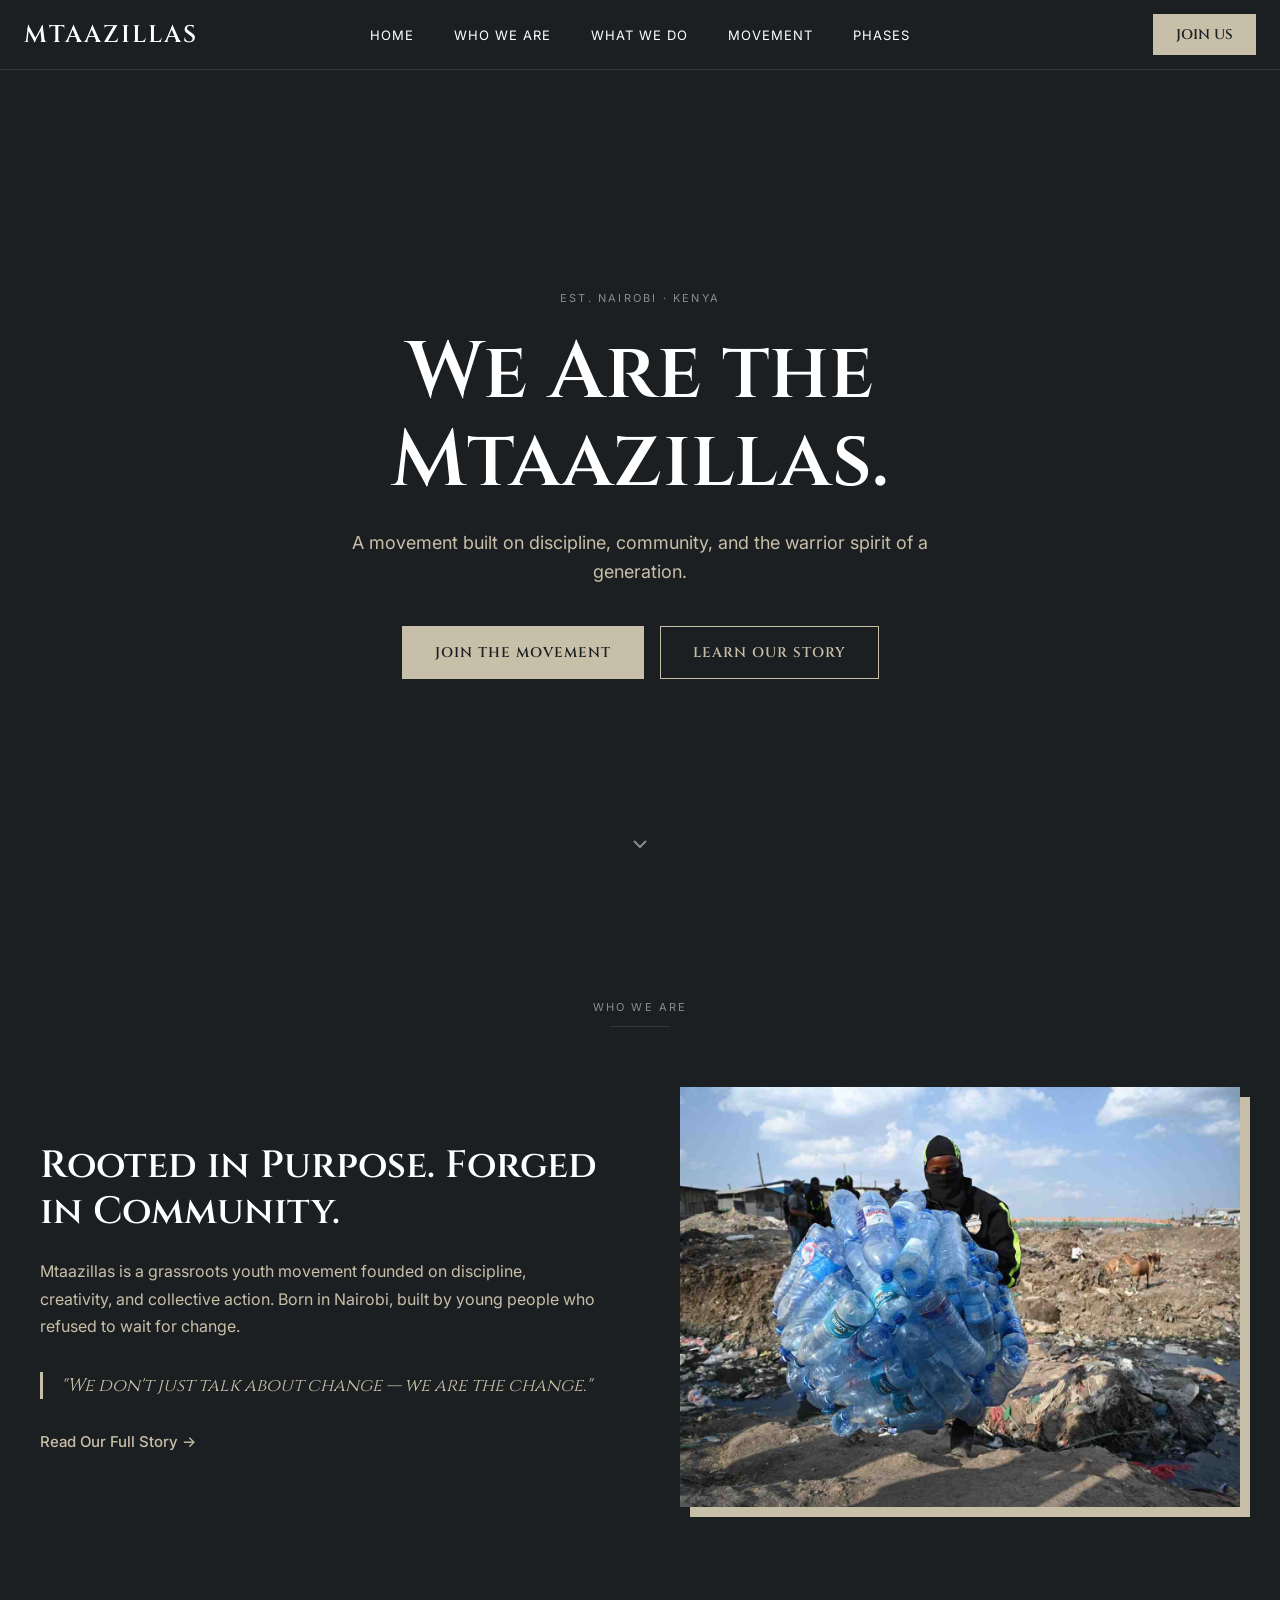
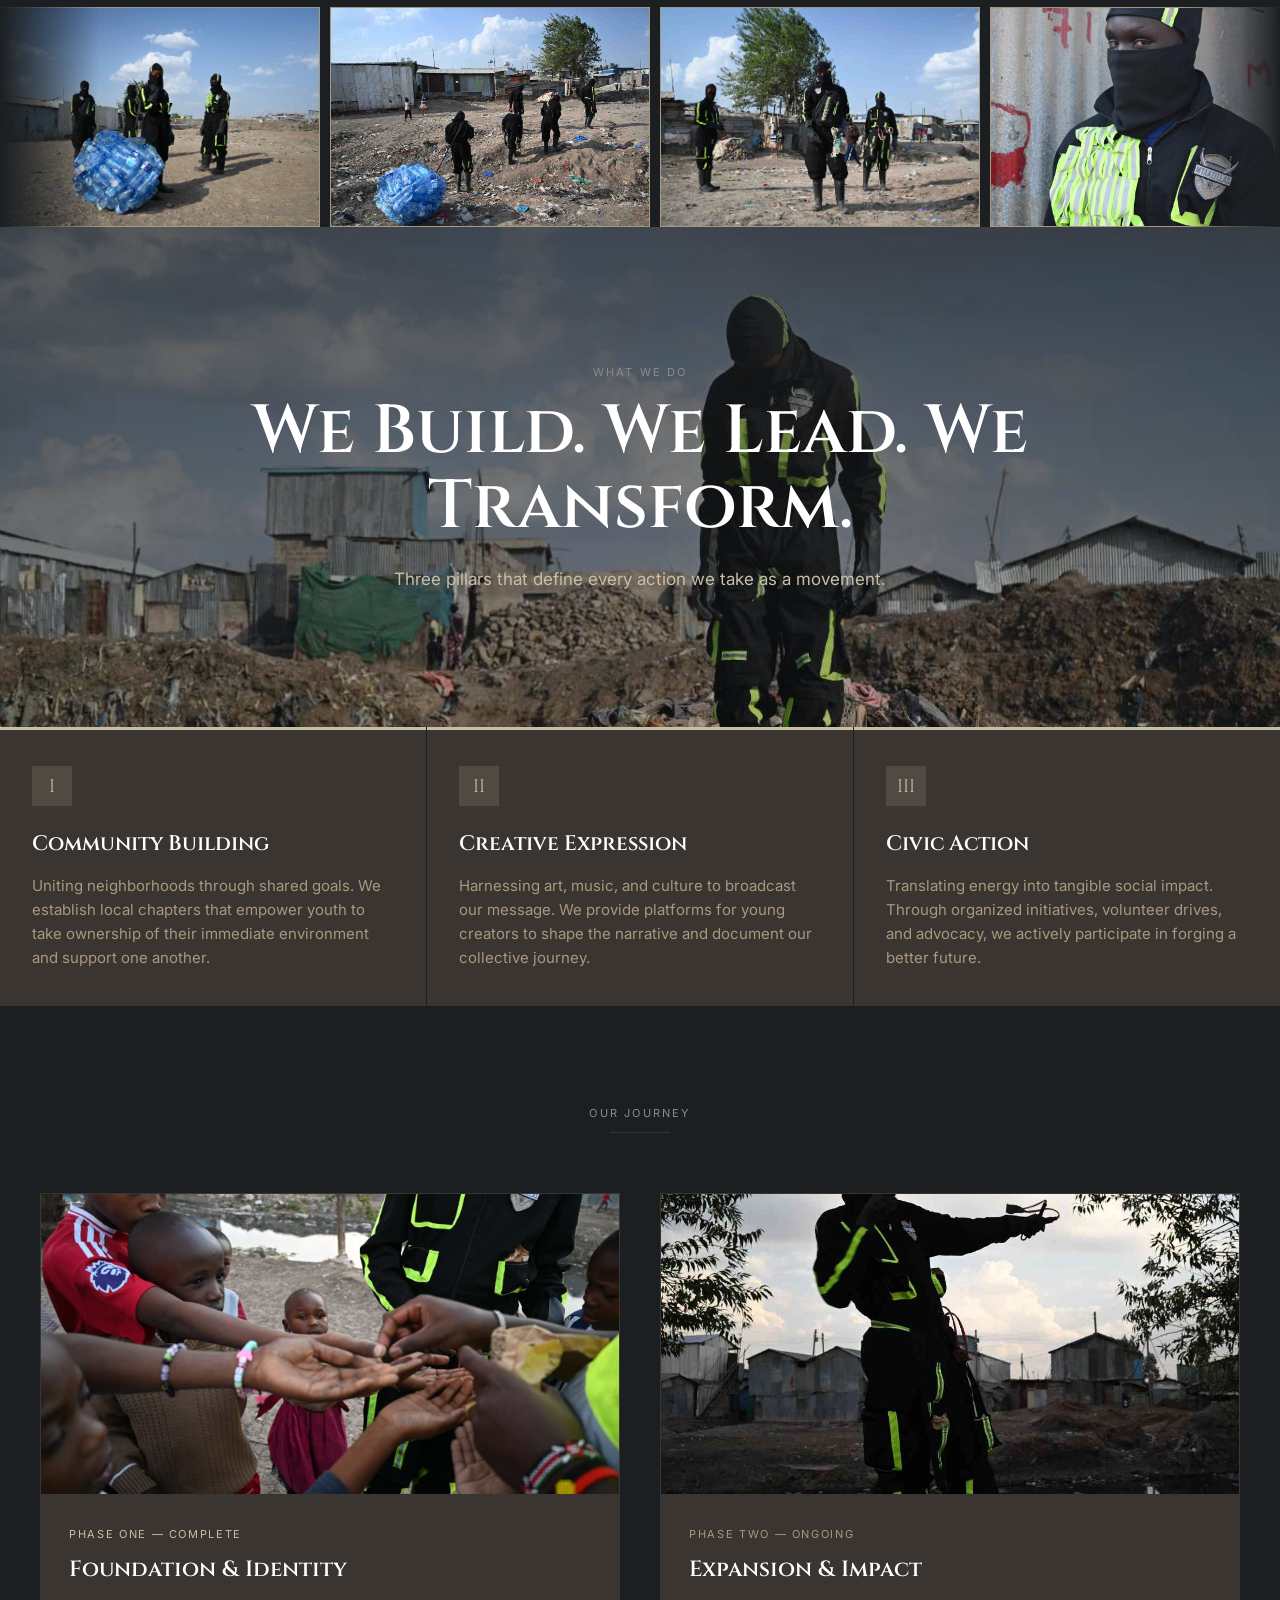
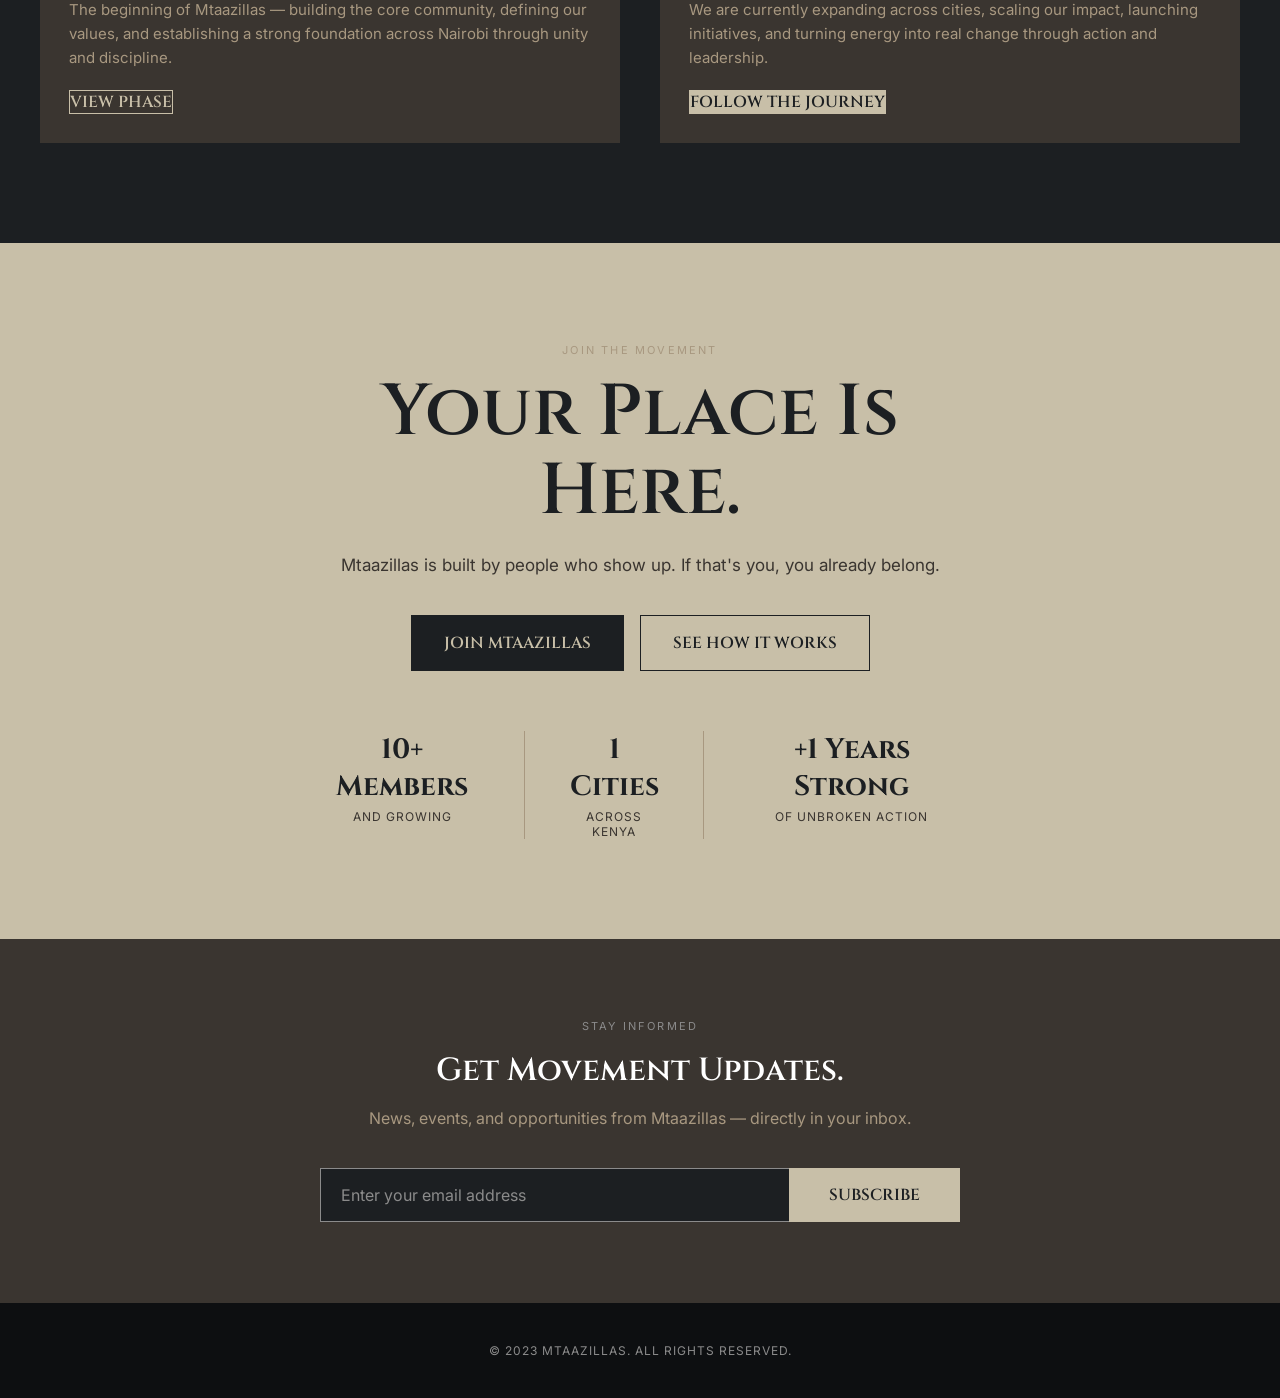
==== commit f2633758: "Update print statement from 'Hello' to 'Goodbye'" ====
--- a/index.html
+++ b/index.html
@@ -10,7 +10,915 @@
     <link rel="preconnect" href="https://fonts.gstatic.com" crossorigin>
     <link href="https://fonts.googleapis.com/css2?family=Cinzel:wght@400;600;700&family=Inter:wght@300;400;500;600&display=swap" rel="stylesheet">
 <link rel="stylesheet" href="styles.css">
-
+<style>
+       
+        /* ━━━━━━━━━━━━━━━━━━━━━━━━━━━━━━━━━━━━━━
+           BRAND SYSTEM & GLOBAL VARIABLES
+        ━━━━━━━━━━━━━━━━━━━━━━━━━━━━━━━━━━━━━━ */
+        :root {
+            --bg-page: #1C1F22;
+            --bg-card: #3A3530;
+            --bg-deep: #0D0F11;
+            --accent: #C8BFA8;
+            --accent-mid: #A89880;
+            --steel: #8B8B8B;
+            --white: #FFFFFF;
+
+            
+        }
+
+        /* Base Resets */
+        *, *::before, *::after {
+            box-sizing: border-box;
+            margin: 0;
+            padding: 0;
+        }
+
+        html {
+            scroll-behavior: smooth;
+        }
+
+        body {
+            background-color: var(--bg-page);
+            color: var(--white);
+            font-family: 'Inter', system-ui, sans-serif;
+            -webkit-font-smoothing: antialiased;
+            overflow-x: hidden;
+        }
+
+        h1, h2, h3, h4, h5, h6, .font-cinzel {
+            font-family: 'Cinzel', Georgia, serif;
+            font-weight: 600;
+        }
+
+        a {
+            text-decoration: none;
+            color: inherit;
+        }
+
+        button, input {
+            font-family: inherit;
+        }
+
+        /* Global UI Elements */
+        .btn {
+            display: inline-flex;
+            align-items: center;
+            justify-content: center;
+            border-radius: 0; /* Sharp corners */
+            font-family: 'Cinzel', Georgia, serif;
+            font-weight: 600;
+            text-transform: uppercase;
+            cursor: pointer;
+            transition: all 0.3s ease;
+            text-align: center;
+        }
+
+        .btn-primary {
+            background-color: var(--accent);
+            color: var(--bg-page);
+            border: 1px solid var(--accent);
+        }
+
+        .btn-primary:hover {
+            background-color: var(--accent-mid);
+            border-color: var(--accent-mid);
+        }
+
+        .btn-secondary {
+            background-color: transparent;
+            color: var(--accent);
+            border: 1px solid var(--accent);
+        }
+
+        .btn-secondary:hover {
+            background-color: rgba(200, 191, 168, 0.1);
+        }
+
+        .label {
+            color: var(--steel);
+            font-family: 'Inter', sans-serif;
+            font-size: 11px;
+            letter-spacing: 0.2em;
+            text-transform: uppercase;
+            display: block;
+        }
+
+        /* ━━━━━━━━━━━━━━━━━━━━━━━━━━━━━━━━━━━━━━
+           SECTION 1 — NAVIGATION
+        ━━━━━━━━━━━━━━━━━━━━━━━━━━━━━━━━━━━━━━ */
+        .navbar {
+            position: fixed;
+            top: 0;
+            left: 0;
+            width: 100%;
+            background-color: var(--bg-page);
+            border-bottom: 1px solid var(--bg-card);
+            z-index: 1000;
+            height: 70px;
+            display: flex;
+            align-items: center;
+            justify-content: space-between;
+            padding: 0 24px;
+        }
+
+        .nav-logo {
+            color: var(--white);
+            font-size: clamp(20px, 2vw, 24px);
+            letter-spacing: 2px;
+        }
+
+        .nav-links {
+            display: none;
+        }
+
+        .nav-join {
+            display: none;
+        }
+
+        .hamburger {
+            display: flex;
+            flex-direction: column;
+            gap: 5px;
+            cursor: pointer;
+            background: none;
+            border: none;
+            padding: 10px;
+        }
+
+        .hamburger span {
+            display: block;
+            width: 25px;
+            height: 2px;
+            background-color: var(--accent);
+            transition: 0.3s;
+        }
+
+        /* Mobile Overlay */
+        .mobile-overlay {
+            position: fixed;
+            top: 0;
+            left: 0;
+            width: 100%;
+            height: 100vh;
+            background-color: rgba(28, 31, 34, 0.97);
+            z-index: 2000;
+            display: flex;
+            flex-direction: column;
+            align-items: center;
+            justify-content: center;
+            opacity: 0;
+            pointer-events: none;
+            transition: opacity 0.3s ease;
+        }
+
+        .mobile-overlay.active {
+            opacity: 1;
+            pointer-events: all;
+        }
+
+        .mobile-close {
+            position: absolute;
+            top: 24px;
+            right: 24px;
+            background: none;
+            border: none;
+            color: var(--accent);
+            font-size: 40px;
+            cursor: pointer;
+        }
+
+        .mobile-nav-links {
+            display: flex;
+            flex-direction: column;
+            gap: 30px;
+            text-align: center;
+        }
+
+        .mobile-nav-links a {
+            font-family: 'Cinzel', serif;
+            font-size: clamp(24px, 6vw, 32px);
+            color: var(--white);
+            text-transform: uppercase;
+        }
+
+        .mobile-nav-links a:hover {
+            color: var(--accent);
+        }
+
+        /* Desktop Nav */
+        @media (min-width: 992px) {
+            .hamburger { display: none; }
+            .nav-links {
+                display: flex;
+                gap: 40px;
+                position: absolute;
+                left: 50%;
+                transform: translateX(-50%);
+            }
+            .nav-links a {
+                color: var(--white);
+                font-family: 'Inter', sans-serif;
+                font-size: 13px;
+                text-transform: uppercase;
+                letter-spacing: 1px;
+                transition: color 0.3s ease;
+            }
+            .nav-links a:hover {
+                color: var(--accent);
+            }
+            .nav-join {
+                display: inline-flex;
+                padding: 10px 22px;
+                font-size: 14px;
+            }
+        }
+
+        /* ━━━━━━━━━━━━━━━━━━━━━━━━━━━━━━━━━━━━━━
+           SECTION 1 — HERO BANNER
+        ━━━━━━━━━━━━━━━━━━━━━━━━━━━━━━━━━━━━━━ */
+        .hero {
+            position: relative;
+            height: 100vh;
+            min-height: 600px;
+            background-color: var(--bg-page);
+             background-image: url('banner.JPG');
+    background-size: cover;
+    background-position: center;
+    background-attachment: fixed; /* 🔥 THIS MAKES IT STICK */
+
+            display: flex;
+            flex-direction: column;
+            align-items: center;
+            justify-content: center;
+            text-align: center;
+            padding: 0 20px;
+            overflow: hidden;
+            margin-top: 70px; /* Offset for sticky nav */
+            height: calc(100vh - 70px);
+        }
+
+
+        .hero::after {
+            content: '';
+            position: absolute;
+            top: 0;
+            left: 0;
+            width: 100%;
+            height: 100%;
+            background: radial-gradient(circle, rgba(28,31,34,0.2) 0%, rgba(28,31,34,0.8) 100%);
+            z-index: 2;
+        }
+
+        .hero-content {
+            position: relative;
+            z-index: 3;
+            max-width: 900px;
+        }
+
+        .hero-label {
+            margin-bottom: 24px;
+            animation: slideUpFade 0.8s ease both;
+        }
+
+        .hero h1 {
+            font-size: clamp(44px, 8vw, 96px);
+            color: var(--white);
+            line-height: 1.1;
+            font-size:5em;
+            margin-bottom: 24px;
+            animation: slideUpFade 0.8s ease both;
+        }
+
+        .hero p {
+            font-size: clamp(16px, 2vw, 18px);
+            color: var(--accent);
+            max-width: 600px;
+            margin: 0 auto 40px auto;
+            line-height: 1.6;
+            animation: slideUpFade 0.8s ease 0.2s both;
+        }
+
+        .hero-buttons {
+            display: flex;
+            flex-direction: column;
+            gap: 16px;
+            align-items: center;
+            justify-content: center;
+            animation: slideUpFade 0.8s ease 0.4s both;
+        }
+
+        .hero-buttons .btn {
+            width: 100%;
+            max-width: 280px;
+            padding: 16px 32px;
+            font-size: 14px;
+            letter-spacing: 1px;
+        }
+
+        @media (min-width: 600px) {
+            .hero-buttons {
+                flex-direction: row;
+            }
+            .hero-buttons .btn {
+                width: auto;
+            }
+        }
+
+        .scroll-indicator {
+            position: absolute;
+            bottom: 40px;
+            left: 50%;
+            transform: translateX(-50%);
+            z-index: 3;
+            animation: bounce 2s infinite;
+        }
+
+        .scroll-indicator svg {
+            width: 24px;
+            height: 24px;
+            stroke: var(--steel);
+            fill: none;
+            stroke-width: 2;
+        }
+
+        /* Hero Animations */
+        @keyframes slideUpFade {
+            0% { opacity: 0; transform: translateY(40px); }
+            100% { opacity: 1; transform: translateY(0); }
+        }
+
+        @keyframes bounce {
+            0%, 20%, 50%, 80%, 100% { transform: translateY(0) translateX(-50%); }
+            40% { transform: translateY(-15px) translateX(-50%); }
+            60% { transform: translateY(-7px) translateX(-50%); }
+        }
+
+        /* ━━━━━━━━━━━━━━━━━━━━━━━━━━━━━━━━━━━━━━
+           SECTION 2 — WHO WE ARE
+        ━━━━━━━━━━━━━━━━━━━━━━━━━━━━━━━━━━━━━━ */
+        .who-we-are {
+            background-color: var(--bg-page);
+            padding: 100px 24px;
+            width: 100%;
+        }
+
+        .section-header {
+            text-align: center;
+            margin-bottom: 60px;
+        }
+
+        .section-header hr {
+            width: 60px;
+            height: 1px;
+            background-color: var(--bg-card);
+            border: none;
+            margin: 12px auto 0 auto;
+        }
+
+        .wwa-grid {
+            display: grid;
+            grid-template-columns: 1fr;
+            gap: 60px;
+            max-width: 1200px;
+            margin: 0 auto;
+        }
+
+        .wwa-image {
+            height: 420px;
+    width: 100%;
+    overflow: hidden;
+    box-shadow: 10px 10px 0 0 var(--accent);
+    position: relative;
+            background-color: var(--bg-card);
+            box-shadow: 10px 10px 0 0 var(--accent);
+            position: relative;
+            display: flex;
+            align-items: center;
+            justify-content: center;
+            order: -1; /* Mobile: image on top */
+        }
+
+        .wwa-text h2 {
+            font-size: clamp(28px, 4vw, 38px);
+            color: var(--white);
+            margin-bottom: 24px;
+            line-height: 1.2;
+        }
+
+        .wwa-text p {
+            font-size: 16px;
+            color: var(--accent);
+            line-height: 1.7;
+            margin-bottom: 24px;
+        }
+
+        .wwa-quote {
+            border-left: 3px solid var(--accent);
+            padding-left: 18px;
+            font-family: 'Cinzel', serif;
+            font-style: italic;
+            font-size: 18px;
+            color: var(--accent);
+            margin: 32px 0;
+            line-height: 1.5;
+        }
+
+        .wwa-link {
+            color: var(--accent);
+            font-family: 'Inter', sans-serif;
+            font-size: 15px;
+            font-weight: 500;
+            display: inline-flex;
+            align-items: center;
+            gap: 8px;
+            position: relative;
+        }
+
+        .wwa-link::after {
+            content: '';
+            position: absolute;
+            bottom: -4px;
+            left: 0;
+            width: 100%;
+            height: 1px;
+            background-color: var(--accent);
+            transform: scaleX(0);
+            transform-origin: right;
+            transition: transform 0.3s ease;
+        }
+
+        .wwa-link:hover::after {
+            transform: scaleX(1);
+            transform-origin: left;
+        }
+
+        @media (min-width: 992px) {
+            .wwa-grid {
+                grid-template-columns: 1fr 1fr;
+                gap: 80px;
+                align-items: center;
+            }
+            .wwa-image {
+                order: 1; /* Desktop: image on right */
+            }
+        }
+
+        /* ━━━━━━━━━━━━━━━━━━━━━━━━━━━━━━━━━━━━━━
+           SECTION 3 — IMAGE MARQUEE SLIDER
+        ━━━━━━━━━━━━━━━━━━━━━━━━━━━━━━━━━━━━━━ */
+        .marquee-section {
+            background-color: var(--bg-page);
+            width: 100%;
+            overflow: hidden;
+            position: relative;
+            padding: 0;
+        }
+
+        .marquee-section::before,
+        .marquee-section::after {
+            content: '';
+            position: absolute;
+            top: 0;
+            width: 100px;
+            height: 100%;
+            z-index: 10;
+        }
+
+        .marquee-section::before {
+            left: 0;
+            background: linear-gradient(to right, var(--bg-page) 0%, transparent 100%);
+        }
+
+        .marquee-section::after {
+            right: 0;
+            background: linear-gradient(to left, var(--bg-page) 0%, transparent 100%);
+        }
+
+        .marquee-track {
+            display: flex;
+            gap: 10px;
+            width: max-content;
+            animation: marquee 40s linear infinite;
+        }
+
+        .marquee-slot {
+            width: 200px;
+            height: 160px;
+            background-color: var(--bg-card);
+            border: 1px solid var(--accent-mid);
+            position: relative;
+            display: flex;
+            align-items: center;
+            justify-content: center;
+            flex-shrink: 0;
+        }
+
+        @media (min-width: 768px) {
+            .marquee-slot {
+                width: 320px;
+                height: 220px;
+            }
+        }
+
+        @keyframes marquee {
+            0% { transform: translateX(0); }
+            100% { transform: translateX(-50%); }
+        }
+
+        /* ━━━━━━━━━━━━━━━━━━━━━━━━━━━━━━━━━━━━━━
+           SECTION 4 — WHAT WE DO
+        ━━━━━━━━━━━━━━━━━━━━━━━━━━━━━━━━━━━━━━ */
+        .wwd-banner {
+            position: relative;
+            min-height: 500px;
+            width: 100%;
+            background-image: url('banner2.JPG');
+    background-size: cover;
+    background-position: center;
+            display: flex;
+            flex-direction: column;
+            align-items: center;
+            justify-content: center;
+            text-align: center;
+            padding: 40px 24px;
+        }
+
+        .wwd-banner::after {
+            content: '';
+            position: absolute;
+              background: linear-gradient(to bottom, rgba(28,31,34,0.8), rgba(28,31,34,0.5));
+            top: 0;
+            left: 0;
+            width: 100%;
+            height: 100%;
+            background: linear-gradient(to bottom, rgba(28,31,34,0.7) 0%, rgba(28,31,34,0.3) 100%);
+            z-index: 2;
+        }
+
+        .wwd-banner-content {
+            position: relative;
+            z-index: 3;
+            max-width: 800px;
+        }
+
+        .wwd-banner h2 {
+            font-size: clamp(36px, 6vw, 68px);
+            color: var(--white);
+            margin: 16px 0 24px 0;
+            line-height: 1.1;
+        }
+
+        .wwd-banner p {
+            font-size: 17px;
+            color: var(--accent);
+        }
+
+        .wwd-grid {
+            width: 100%;
+            display: grid;
+            grid-template-columns: 1fr;
+            background-color: var(--bg-page);
+            gap: 1px; /* Creates 1px divider effect between cards */
+        }
+
+        .wwd-card {
+            background-color: var(--bg-card);
+            padding: 36px 32px;
+            border-left: 3px solid var(--accent);
+        }
+
+        .wwd-icon {
+            width: 40px;
+            height: 40px;
+            background-color: rgba(200, 191, 168, 0.15);
+            display: flex;
+            align-items: center;
+            justify-content: center;
+            font-family: 'Cinzel', serif;
+            color: var(--accent);
+            font-size: 18px;
+            margin-bottom: 24px;
+        }
+
+        .wwd-card h3 {
+            font-size: 21px;
+            color: var(--white);
+            margin-bottom: 16px;
+        }
+
+        .wwd-card p {
+            font-size: 15px;
+            color: var(--accent-mid);
+            line-height: 1.6;
+        }
+
+        @media (min-width: 992px) {
+            .wwd-grid {
+                grid-template-columns: repeat(3, 1fr);
+            }
+            .wwd-card {
+                border-left: none;
+                border-top: 3px solid var(--accent);
+            }
+        }
+
+        /* ━━━━━━━━━━━━━━━━━━━━━━━━━━━━━━━━━━━━━━
+  7 PHASES SECTION
+━━━━━━━━━━━━━━━━━━━━━━━━━━━━━━━━━━━━━━ */
+.phases-section {
+    background-color: var(--bg-page);
+    padding: 100px 24px;
+}
+
+.phases-grid {
+    max-width: 1200px;
+    margin: 60px auto 0 auto;
+    display: grid;
+    grid-template-columns: 1fr;
+    gap: 40px;
+}
+
+.phase-card {
+    background-color: var(--bg-card);
+    display: flex;
+    flex-direction: column;
+    border: 1px solid var(--bg-card);
+    transition: transform 0.3s ease;
+}
+
+.phase-card:hover {
+    transform: translateY(-6px);
+}
+
+.phase-image {
+    width: 100%;
+    height: 260px;
+    overflow: hidden;
+}
+
+.phase-image img {
+    width: 100%;
+    height: 100%;
+    object-fit: cover;
+}
+
+.phase-content {
+    padding: 28px;
+}
+
+.phase-tag {
+    display: inline-block;
+    font-size: 11px;
+    letter-spacing: 0.15em;
+    color: var(--accent);
+    margin-bottom: 14px;
+}
+
+.phase-tag.ongoing {
+    color: var(--accent-mid);
+}
+
+.phase-content h3 {
+    font-size: 22px;
+    margin-bottom: 14px;
+}
+
+.phase-content p {
+    font-size: 15px;
+    color: var(--accent-mid);
+    line-height: 1.6;
+    margin-bottom: 20px;
+}
+
+/* Desktop */
+@media (min-width: 900px) {
+    .phases-grid {
+        grid-template-columns: 1fr 1fr;
+    }
+
+    .phase-card {
+        flex-direction: column;
+    }
+
+    .phase-image {
+        height: 300px;
+    }
+}
+
+
+        /* ━━━━━━━━━━━━━━━━━━━━━━━━━━━━━━━━━━━━━━
+           SECTION 5 — JOIN OUR MOVEMENT
+        ━━━━━━━━━━━━━━━━━━━━━━━━━━━━━━━━━━━━━━ */
+        .join-section {
+            background-color: var(--accent);
+            padding: 100px 24px;
+            width: 100%;
+        }
+
+        .join-content {
+            max-width: 720px;
+            margin: 0 auto;
+            text-align: center;
+        }
+
+        .join-label {
+            color: var(--accent-mid);
+            font-family: 'Inter', sans-serif;
+            font-size: 11px;
+            letter-spacing: 0.2em;
+            text-transform: uppercase;
+            margin-bottom: 16px;
+            display: block;
+        }
+
+        .join-content h2 {
+            font-size: clamp(40px, 6vw, 72px);
+            color: var(--bg-page);
+            margin-bottom: 24px;
+            line-height: 1.1;
+        }
+
+        .join-content p {
+            font-size: 17px;
+            color: var(--bg-card);
+            margin-bottom: 40px;
+        }
+
+        .join-buttons {
+            display: flex;
+            flex-direction: column;
+            gap: 16px;
+            margin-bottom: 60px;
+        }
+
+        .join-buttons .btn-primary {
+            background-color: var(--bg-page);
+            color: var(--accent);
+            border-color: var(--bg-page);
+            padding: 16px 32px;
+        }
+
+        .join-buttons .btn-primary:hover {
+            background-color: var(--bg-card);
+            border-color: var(--bg-card);
+        }
+
+        .join-buttons .btn-secondary {
+            border: 1.5px solid var(--bg-page);
+            color: var(--bg-page);
+            padding: 16px 32px;
+        }
+
+        .join-buttons .btn-secondary:hover {
+            background-color: rgba(28, 31, 34, 0.05);
+        }
+
+        .join-stats {
+            display: flex;
+            flex-direction: column;
+            gap: 30px;
+        }
+
+        .stat-item {
+            text-align: center;
+        }
+
+        .stat-number {
+            font-family: 'Cinzel', serif;
+            font-size: 28px;
+            font-weight: 700;
+            color: var(--bg-page);
+            margin-bottom: 4px;
+        }
+
+        .stat-label {
+            font-family: 'Inter', sans-serif;
+            font-size: 12px;
+            color: var(--bg-card);
+            text-transform: uppercase;
+            letter-spacing: 1px;
+        }
+
+        @media (min-width: 600px) {
+            .join-buttons {
+                flex-direction: row;
+                justify-content: center;
+            }
+            .join-stats {
+                flex-direction: row;
+                justify-content: center;
+                gap: 0;
+            }
+            .stat-item {
+                padding: 0 40px;
+                border-left: 1px solid var(--accent-mid);
+            }
+            .stat-item:first-child {
+                border-left: none;
+            }
+        }
+
+        /* ━━━━━━━━━━━━━━━━━━━━━━━━━━━━━━━━━━━━━━
+           SECTION 6 — MAILCHIMP SIGNUP
+        ━━━━━━━━━━━━━━━━━━━━━━━━━━━━━━━━━━━━━━ */
+        .newsletter-section {
+            background-color: var(--bg-card);
+            padding: 80px 24px;
+            width: 100%;
+        }
+
+        .newsletter-content {
+            max-width: 640px;
+            margin: 0 auto;
+            text-align: center;
+        }
+
+        .newsletter-content h2 {
+            font-size: 32px;
+            color: var(--white);
+            margin: 16px 0 16px 0;
+        }
+
+        .newsletter-content p {
+            font-size: 16px;
+            color: var(--accent-mid);
+            margin-bottom: 40px;
+        }
+
+        .mailchimp-form {
+            display: flex;
+            flex-direction: column;
+            gap: 16px;
+        }
+
+        .form-group {
+            flex-grow: 1;
+        }
+
+        .mailchimp-form input[type="email"] {
+            width: 100%;
+            padding: 16px 20px;
+            background-color: var(--bg-page);
+            border: 1px solid var(--steel);
+            border-radius: 0;
+            color: var(--white);
+            font-size: 16px;
+            outline: none;
+            transition: border-color 0.3s;
+        }
+
+        .mailchimp-form input[type="email"]:focus {
+            border-color: var(--accent);
+        }
+
+        .mailchimp-form input[type="email"]::placeholder {
+            color: var(--steel);
+        }
+
+        .mailchimp-form button {
+            padding: 16px 40px;
+            background-color: var(--accent);
+            color: var(--bg-page);
+            border: none;
+            border-radius: 0;
+            font-family: 'Cinzel', serif;
+            font-weight: 600;
+            font-size: 16px;
+            text-transform: uppercase;
+            cursor: pointer;
+            transition: background-color 0.3s;
+        }
+
+        .mailchimp-form button:hover {
+            background-color: var(--accent-mid);
+        }
+
+        @media (min-width: 600px) {
+            .mailchimp-form {
+                flex-direction: row;
+                gap: 0;
+            }
+            .mailchimp-form input[type="email"] {
+                border-right: none;
+            }
+        }
+
+        /* Footer basic styling just to cap the page neatly */
+        footer {
+            background-color: var(--bg-deep);
+            padding: 40px 24px;
+            text-align: center;
+            border-top: 1px solid var(--bg-card);
+        }
+        footer p {
+            color: var(--steel);
+            font-size: 12px;
+            letter-spacing: 1px;
+            text-transform: uppercase;
+        }
+    
+</style>
 </head>
 <body>
 
@@ -300,7 +1208,45 @@
     ━━━━━━━━━━━━━━━━━━━━━━━━━━━━━━━━━━━━━━ -->
     
     <script src="java.js"></script>
+    <script>
+        
+        document.addEventListener('DOMContentLoaded', () => {
+            // Mobile Menu Toggle
+            const hamburgerBtn = document.getElementById('hamburger-btn');
+            const closeBtn = document.getElementById('close-menu-btn');
+            const mobileMenu = document.getElementById('mobile-menu');
+            const mobileLinks = document.querySelectorAll('.mobile-link');
+
+            function openMenu() {
+                mobileMenu.classList.add('active');
+                document.body.style.overflow = 'hidden'; // Prevent scrolling
+            }
+
+            function closeMenu() {
+                mobileMenu.classList.remove('active');
+                document.body.style.overflow = '';
+            }
+
+            hamburgerBtn.addEventListener('click', openMenu);
+            closeBtn.addEventListener('click', closeMenu);
+
+            mobileLinks.forEach(link => {
+                link.addEventListener('click', closeMenu);
+            });
+
+            // Page Visibility API to pause Marquee
+            const marqueeTrack = document.getElementById('marquee-track');
+            
+            document.addEventListener('visibilitychange', () => {
+                if (document.hidden) {
+                    marqueeTrack.style.animationPlayState = 'paused';
+                } else {
+                    marqueeTrack.style.animationPlayState = 'running';
+                }
+            });
+        });
     
+    </script>
 
 </body>
 </html>
--- a/styles.css
+++ b/styles.css
@@ -1,4 +1,4 @@
-   
+
         /* ━━━━━━━━━━━━━━━━━━━━━━━━━━━━━━━━━━━━━━
            BRAND SYSTEM & GLOBAL VARIABLES
         ━━━━━━━━━━━━━━━━━━━━━━━━━━━━━━━━━━━━━━ */
@@ -229,7 +229,7 @@
             height: 100vh;
             min-height: 600px;
             background-color: var(--bg-page);
-             background-image: url('banner.jpg');
+             background-image: url('banner.JPG');
     background-size: cover;
     background-position: center;
     background-attachment: fixed; /* 🔥 THIS MAKES IT STICK */
@@ -520,7 +520,7 @@
             position: relative;
             min-height: 500px;
             width: 100%;
-            background-image: url('banner2.jpg');
+            background-image: url('banner2.JPG');
     background-size: cover;
     background-position: center;
             display: flex;
@@ -904,4 +904,4 @@
             letter-spacing: 1px;
             text-transform: uppercase;
         }
-    +    
